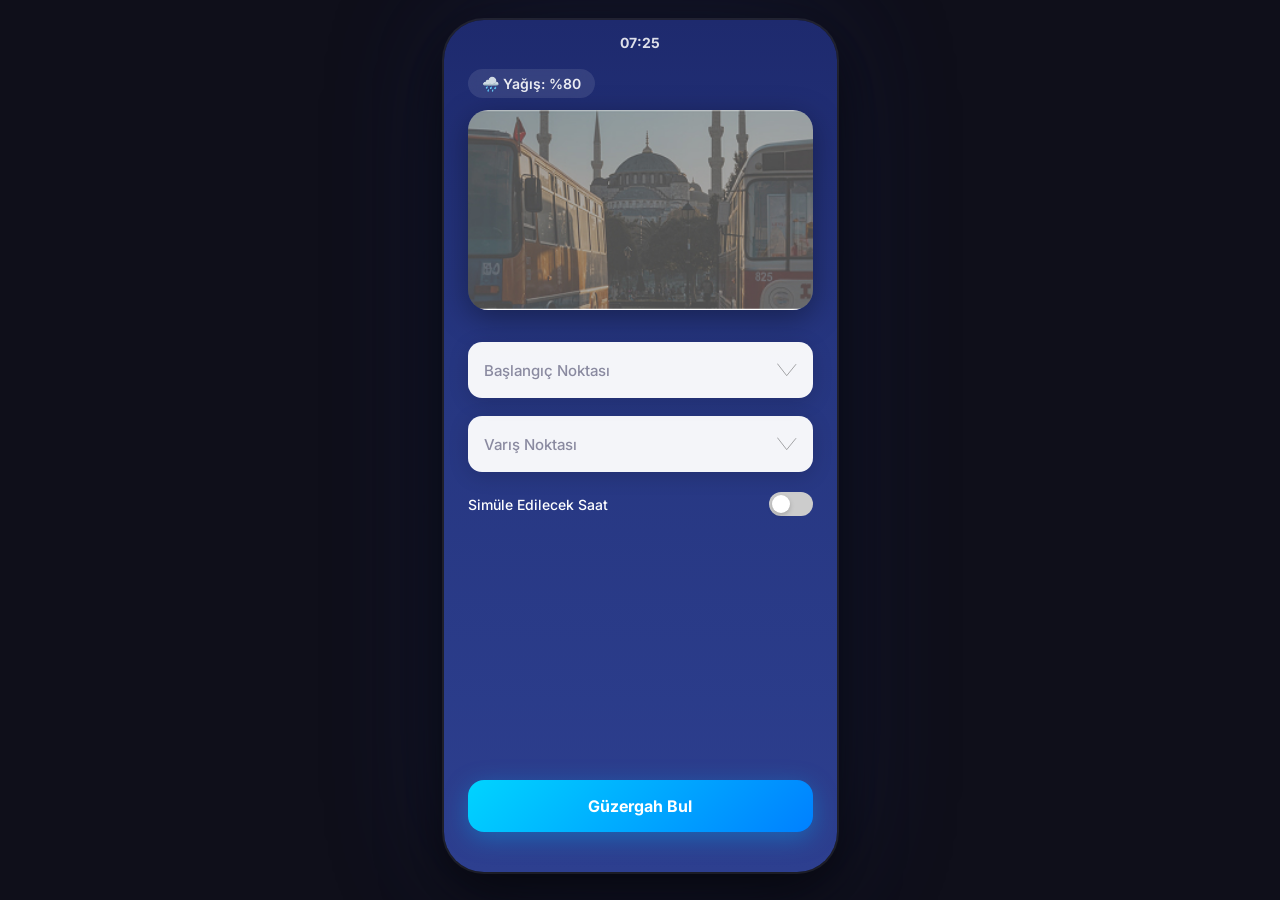
==== transit-core-service-main/frontend/index.html @ 5ef3fa97 "feat: Backend stabilization, AI integration & performance optimizations" ====
<!DOCTYPE html>
<html lang="tr">
<head>
    <meta charset="UTF-8">
    <meta name="viewport" content="width=device-width, initial-scale=1.0">
    <title>Transit Core Service</title>
    <meta name="description" content="Akıllı toplu taşıma güzergah planlayıcı">
    <link rel="stylesheet" href="style.css">
    <link href="https://fonts.googleapis.com/css2?family=Inter:wght@400;500;600;700&display=swap" rel="stylesheet">
    <style>
        .switch input { opacity: 0; width: 0; height: 0; }
        .slider { position: absolute; cursor: pointer; top: 0; left: 0; right: 0; bottom: 0; background-color: rgba(255,255,255,0.2); transition: .4s; border-radius: 24px; }
        .slider:before { position: absolute; content: ""; height: 18px; width: 18px; left: 3px; bottom: 3px; background-color: white; transition: .4s; border-radius: 50%; box-shadow: 0 2px 5px rgba(0,0,0,0.2); }
        input:checked + .slider { background-color: #4A90D9; }
        input:checked + .slider:before { transform: translateX(20px); }
        input[type=range] { -webkit-appearance: none; background: rgba(255,255,255,0.2); height: 4px; border-radius: 2px; outline: none; }
        input[type=range]::-webkit-slider-thumb { -webkit-appearance: none; appearance: none; width: 16px; height: 16px; border-radius: 50%; background: #4A90D9; cursor: pointer; border: 2px solid #fff; }
    </style>
</head>
<body>
    <main class="app-container" id="appContainer">

        <div class="status-bar">
            <span id="statusTime">09:41</span>
        </div>

        <section class="hero-section">
            <div class="weather-group">
                <span class="weather-text">🌧️ Yağış: %80</span>
            </div>
            <img src="assets/hero-bg.jpg" alt="Şehir Görseli" class="hero-image">
        </section>

        <section class="inputs-section">
            <!-- Hat Kilidi Banner -->
            <div class="hat-lock-banner" id="hatLockBanner" style="display:none;"></div>

            <div class="input-wrapper" id="start-container" style="z-index: 2;">
                <div class="input-box">
                    <input type="text" id="start-input" class="search-input" placeholder="Başlangıç Noktası" autocomplete="off">
                    <img src="assets/icon-arrow.svg" alt="Ok" class="icon-arrow">
                </div>
                <ul class="dropdown-list" id="start-dropdown"></ul>
            </div>
            <div class="input-wrapper" id="end-container" style="z-index: 1;">
                <div class="input-box">
                    <input type="text" id="end-input" class="search-input" placeholder="Varış Noktası" autocomplete="off">
                    <img src="assets/icon-arrow.svg" alt="Ok" class="icon-arrow">
                </div>
                <ul class="dropdown-list" id="end-dropdown"></ul>
            </div>
        </section>

        <!-- SİMÜLASYON ZAMANI SEÇİCİSİ -->
        <section class="simulation-section" style="padding: 10px 24px;">
            <div style="display: flex; justify-content: space-between; align-items: center; margin-bottom: 8px;">
                <span style="font-size: 14px; color: #fff; font-weight: 500;">Simüle Edilecek Saat</span>
                <label class="switch" style="position: relative; display: inline-block; width: 44px; height: 24px;">
                    <input type="checkbox" id="simToggle" style="opacity: 0; width: 0; height: 0;">
                    <span class="slider round" style="position: absolute; cursor: pointer; top: 0; left: 0; right: 0; bottom: 0; background-color: #ccc; transition: .4s; border-radius: 24px;"></span>
                </label>
            </div>
            
            <div id="simSliderContainer" style="display: none; background: rgba(255,255,255,0.1); padding: 15px; border-radius: 12px; backdrop-filter: blur(5px);">
                <div style="text-align: center; color: #4A90D9; font-size: 24px; font-weight: 700; margin-bottom: 10px;" id="simTimeDisplay">12:00</div>
                <input type="range" id="simTimeSlider" min="360" max="1439" value="720" style="width: 100%;" step="15">
                <div style="display: flex; justify-content: space-between; color: rgba(255,255,255,0.6); font-size: 12px; margin-top: 5px;">
                    <span>06:00</span>
                    <span>23:59</span>
                </div>
            </div>
        </section>

        <button class="btn-next" id="btnNext">Güzergah Bul</button>

    </main>

    <script src="data.js"></script>
    <script src="script.js"></script>
</body>
</html>
---- transit-core-service-main/frontend/style.css ----
/* =========================================
   TRANSIT CORE SERVICE v3 – STYLE.CSS
   Hat Kilitleme + Sıradaki Otobüsler + AI Loading
========================================= */

/* --- RESET & GENEL --- */
* { box-sizing: border-box; margin: 0; padding: 0; }

body {
    background-color: #0f0f1a;
    display: flex;
    justify-content: center;
    align-items: flex-start;
    min-height: 100vh;
    overflow-x: hidden;
    font-family: 'Inter', sans-serif;
    -webkit-font-smoothing: antialiased;
}

/* --- TELEFON CONTAINER --- */
.app-container {
    width: 393px !important;
    height: 852px !important;
    min-width: 393px;
    min-height: 852px;
    background: linear-gradient(180deg, #1e2a6e 0%, #263680 40%, #2d3f8f 100%);
    position: relative;
    overflow: hidden;
    border-radius: 40px;
    box-shadow: 0 0 0 2px rgba(255,255,255,0.08), 0 20px 60px rgba(0,0,0,0.7), 0 0 120px rgba(38,54,128,0.3);
    display: flex;
    flex-direction: column;
    margin: 20px auto;
    flex-shrink: 0;
}

/* =========================================
   STATUS BAR – Saat + Geri Butonu
========================================= */
.status-bar {
    display: flex;
    justify-content: center;
    align-items: center;
    padding: 14px 28px 8px;
    color: rgba(255,255,255,0.85);
    font-size: 14px;
    font-weight: 700;
    z-index: 50;
    flex-shrink: 0;
    gap: 12px;
}

.back-button-map {
    width: 32px; height: 32px;
    border-radius: 50%;
    border: none;
    background: rgba(255,255,255,0.12);
    color: white;
    font-size: 16px;
    cursor: pointer;
    display: flex;
    align-items: center;
    justify-content: center;
    transition: background 0.2s, transform 0.15s;
    flex-shrink: 0;
    backdrop-filter: blur(8px);
}

.back-button-map:hover { background: rgba(255,255,255,0.22); }
.back-button-map:active { transform: scale(0.92); }

.status-spacer { flex-grow: 1; }

/* =========================================
   SAYFA 1: ANA SAYFA
========================================= */
.hero-section {
    position: relative;
    padding: 10px 24px 0;
    flex-shrink: 0;
}

.weather-group {
    display: flex;
    align-items: center;
    margin-bottom: 12px;
}

.weather-text {
    font-size: 14px;
    font-weight: 600;
    color: rgba(255,255,255,0.9);
    background: rgba(255,255,255,0.1);
    backdrop-filter: blur(10px);
    padding: 6px 14px;
    border-radius: 20px;
}

.hero-image {
    width: 100%;
    height: 200px;
    object-fit: cover;
    border-radius: 20px;
    box-shadow: 0 8px 30px rgba(0,0,0,0.35);
}

/* =========================================
   HAT KİLİDİ BANNER
========================================= */
.hat-lock-banner {
    display: none;
    align-items: center;
    gap: 10px;
    margin: 0 24px;
    padding: 10px 14px;
    background: rgba(0,212,255,0.1);
    border-left: 4px solid #00D4FF;
    border-radius: 12px;
    color: white;
    font-size: 13px;
    backdrop-filter: blur(10px);
    animation: fadeSlideDown 0.3s ease;
}

@keyframes fadeSlideDown {
    from { opacity: 0; transform: translateY(-10px); }
    to { opacity: 1; transform: translateY(0); }
}

.lock-icon {
    font-size: 16px;
    flex-shrink: 0;
}

.lock-text {
    flex-grow: 1;
    font-weight: 500;
}

.lock-clear {
    width: 24px; height: 24px;
    border-radius: 50%;
    border: none;
    background: rgba(255,255,255,0.15);
    color: white;
    font-size: 12px;
    cursor: pointer;
    display: flex;
    align-items: center;
    justify-content: center;
    transition: background 0.2s;
    flex-shrink: 0;
}

.lock-clear:hover { background: rgba(255,59,48,0.3); }

/* --- INPUT ALANLARI --- */
.inputs-section {
    padding: 28px 24px 10px;
    display: flex;
    flex-direction: column;
    gap: 18px;
}

.input-wrapper { position: relative; }

.input-box {
    background: rgba(255,255,255,0.95);
    border-radius: 14px;
    display: flex;
    align-items: center;
    padding: 0 16px;
    height: 56px;
    box-shadow: 0 4px 20px rgba(0,0,0,0.15);
    transition: box-shadow 0.3s, transform 0.2s;
}

.input-box:focus-within {
    box-shadow: 0 4px 25px rgba(0,212,255,0.3);
    transform: translateY(-2px);
}

/* Shake animasyonu (durak seçilmeden devam etmeye çalışma) */
.input-box.shake {
    animation: shakeInput 0.5s ease;
}

@keyframes shakeInput {
    0%, 100% { transform: translateX(0); }
    20% { transform: translateX(-8px); }
    40% { transform: translateX(8px); }
    60% { transform: translateX(-4px); }
    80% { transform: translateX(4px); }
}

.search-input {
    border: none;
    outline: none;
    background: transparent;
    font-family: 'Inter', sans-serif;
    font-size: 15px;
    font-weight: 500;
    color: #1a1a2e;
    flex-grow: 1;
    height: 100%;
}

.search-input::placeholder { color: #8a8aa0; font-weight: 500; }

.icon-arrow {
    width: 20px;
    height: 14px;
    opacity: 0.4;
    transition: transform 0.3s, opacity 0.3s;
    cursor: pointer;
    flex-shrink: 0;
}

.input-box:focus-within .icon-arrow {
    transform: rotate(180deg);
    opacity: 0.7;
}

.dropdown-list {
    list-style: none;
    position: absolute;
    top: 62px;
    left: 0; right: 0;
    background: rgba(255,255,255,0.97);
    backdrop-filter: blur(20px);
    border-radius: 14px;
    max-height: 200px;
    overflow-y: auto;
    display: none;
    box-shadow: 0 10px 40px rgba(0,0,0,0.2);
    z-index: 999;
    padding: 6px;
}

.dropdown-list li {
    padding: 12px 16px;
    font-size: 14px;
    color: #1a1a2e;
    cursor: pointer;
    border-radius: 10px;
    transition: background 0.2s;
}

.dropdown-list li:hover { background: rgba(0,212,255,0.1); }

.dropdown-list::-webkit-scrollbar { width: 4px; }
.dropdown-list::-webkit-scrollbar-thumb { background: rgba(0,0,0,0.15); border-radius: 4px; }

/* --- BUTON --- */
.btn-next {
    margin: auto 24px 40px;
    padding: 16px;
    border: none;
    border-radius: 16px;
    background: linear-gradient(135deg, #00D4FF, #0080FF);
    color: white;
    font-family: 'Inter', sans-serif;
    font-size: 16px;
    font-weight: 700;
    cursor: pointer;
    box-shadow: 0 6px 25px rgba(0,180,255,0.35);
    transition: transform 0.2s, box-shadow 0.3s;
    flex-shrink: 0;
}

.btn-next:hover { transform: translateY(-2px); box-shadow: 0 8px 35px rgba(0,180,255,0.5); }
.btn-next:active { transform: translateY(0) scale(0.98); }

/* =========================================
   SAYFA GEÇİŞ ANİMASYONU
========================================= */
.page-transition-out { animation: fadeSlideOut 0.4s ease-in forwards; }
@keyframes fadeSlideOut {
    0% { opacity: 1; transform: translateX(0); }
    100% { opacity: 0; transform: translateX(-60px); }
}

.page-transition-in { animation: fadeSlideIn 0.5s ease-out forwards; }
@keyframes fadeSlideIn {
    0% { opacity: 0; transform: translateX(60px); }
    100% { opacity: 1; transform: translateX(0); }
}

body.transitioning { pointer-events: none; }

/* =========================================
   SKELETON LOADING
========================================= */
.skeleton-overlay {
    position: absolute;
    inset: 0;
    background: linear-gradient(180deg, #1e2a6e, #263680);
    z-index: 200;
    display: flex;
    flex-direction: column;
    align-items: center;
    justify-content: center;
    gap: 20px;
    transition: opacity 0.5s;
    border-radius: 40px;
}

.skeleton-overlay.hidden { opacity: 0; pointer-events: none; }

.skeleton-text {
    color: rgba(255,255,255,0.7);
    font-size: 16px;
    font-weight: 600;
}

.skeleton-spinner {
    width: 48px; height: 48px;
    border: 4px solid rgba(255,255,255,0.15);
    border-top-color: #00D4FF;
    border-radius: 50%;
    animation: spin 0.8s linear infinite;
}

@keyframes spin { to { transform: rotate(360deg); } }

.skeleton-bar {
    width: 200px; height: 6px;
    background: rgba(255,255,255,0.1);
    border-radius: 3px;
    overflow: hidden;
    position: relative;
}

.skeleton-bar::after {
    content: '';
    position: absolute;
    top: 0; left: -100%;
    width: 100%; height: 100%;
    background: linear-gradient(90deg, transparent, rgba(0,212,255,0.5), transparent);
    animation: shimmer 1.5s infinite;
}

@keyframes shimmer { 100% { left: 100%; } }

/* =========================================
   AI LOADING OVERLAY – Bekleme Ekranı
========================================= */
.ai-loading-overlay {
    position: absolute;
    inset: 0;
    background: linear-gradient(180deg, rgba(15,15,32,0.95), rgba(30,42,110,0.98));
    z-index: 300;
    display: none;
    flex-direction: column;
    align-items: center;
    justify-content: center;
    gap: 24px;
    border-radius: 40px;
    backdrop-filter: blur(20px);
}

.ai-loading-overlay.visible {
    display: flex;
    animation: aiOverlayIn 0.4s ease-out;
}

.ai-loading-overlay.fade-out {
    animation: aiOverlayOut 0.5s ease-in forwards;
}

@keyframes aiOverlayIn {
    from { opacity: 0; }
    to { opacity: 1; }
}

@keyframes aiOverlayOut {
    from { opacity: 1; }
    to { opacity: 0; }
}

.ai-loading-content {
    display: flex;
    flex-direction: column;
    align-items: center;
    gap: 20px;
}

/* AI Orb (Işık küre) */
.ai-orb {
    width: 96px; height: 96px;
    position: relative;
    display: flex;
    align-items: center;
    justify-content: center;
}

.ai-orb-ring {
    position: absolute;
    inset: 0;
    border-radius: 50%;
    border: 3px solid transparent;
    border-top-color: #00D4FF;
    border-right-color: #0080FF;
    animation: orbSpin 1.5s linear infinite;
}

.ai-orb-ring::before {
    content: '';
    position: absolute;
    inset: -8px;
    border-radius: 50%;
    border: 2px solid transparent;
    border-bottom-color: rgba(0,212,255,0.3);
    border-left-color: rgba(0,128,255,0.2);
    animation: orbSpin 2.5s linear infinite reverse;
}

@keyframes orbSpin { to { transform: rotate(360deg); } }

.ai-orb-core {
    font-size: 36px;
    animation: orbPulse 2s ease-in-out infinite;
    filter: drop-shadow(0 0 20px rgba(0,212,255,0.5));
}

@keyframes orbPulse {
    0%, 100% { transform: scale(1); opacity: 1; }
    50% { transform: scale(1.1); opacity: 0.8; }
}

.ai-loading-title {
    color: white;
    font-size: 18px;
    font-weight: 700;
    text-align: center;
}

.ai-loading-text {
    color: rgba(255,255,255,0.6);
    font-size: 14px;
    font-weight: 500;
    text-align: center;
    min-height: 20px;
    transition: opacity 0.3s;
}

.ai-loading-bar {
    width: 200px; height: 4px;
    background: rgba(255,255,255,0.1);
    border-radius: 2px;
    overflow: hidden;
}

.ai-loading-bar-fill {
    width: 100%; height: 100%;
    background: linear-gradient(90deg, #00D4FF, #0080FF, #00D4FF);
    background-size: 200% 100%;
    animation: barSlide 2s linear infinite;
    border-radius: 2px;
}

@keyframes barSlide {
    0% { background-position: 200% 0; }
    100% { background-position: -200% 0; }
}

.ai-loading-dots {
    display: flex;
    gap: 8px;
}

.ai-loading-dots span {
    width: 8px; height: 8px;
    border-radius: 50%;
    background: rgba(0,212,255,0.6);
    animation: dotBounce 1.4s ease-in-out infinite;
}

.ai-loading-dots span:nth-child(2) { animation-delay: 0.2s; }
.ai-loading-dots span:nth-child(3) { animation-delay: 0.4s; }

@keyframes dotBounce {
    0%, 80%, 100% { transform: scale(0.6); opacity: 0.4; }
    40% { transform: scale(1); opacity: 1; }
}

/* =========================================
   FALLBACK BANNER
========================================= */
.fallback-banner {
    display: none;
    align-items: center;
    justify-content: center;
    padding: 8px 16px;
    background: rgba(255,149,0,0.15);
    color: #FFB340;
    font-size: 11px;
    font-weight: 600;
    gap: 6px;
    animation: fadeSlideDown 0.3s ease;
}

/* =========================================
   SAYFA 2: ÜST BİLGİ
========================================= */
.arrival-header {
    text-align: center;
    padding: 6px 0 16px;
    color: white;
    flex-shrink: 0;
}

.arrival-header .hat-badge {
    display: inline-block;
    padding: 3px 12px;
    border-radius: 12px;
    font-size: 12px;
    font-weight: 700;
    color: white;
    margin-bottom: 4px;
    letter-spacing: 0.5px;
}

.arrival-header .subtitle {
    font-size: 14px;
    margin: 0 0 2px;
    opacity: 0.75;
    letter-spacing: 0.5px;
    padding: 0 20px;
    line-height: 1.4;
}

.arrival-header .time {
    font-size: 52px;
    font-weight: 700;
    margin: 0;
    line-height: 1;
    background: linear-gradient(180deg, #fff, rgba(255,255,255,0.8));
    -webkit-background-clip: text;
    -webkit-text-fill-color: transparent;
    background-clip: text;
}

.arrival-header .min {
    font-size: 22px;
    -webkit-text-fill-color: rgba(255,255,255,0.7);
}

/* =========================================
   SAYFA 2: HARİTA & ROTA PANELİ
========================================= */
.map-section {
    background-color: #f0f2f5;
    border-radius: 30px 30px 0 0;
    flex-grow: 1;
    position: relative;
    overflow: hidden;
    display: flex;
    flex-direction: column;
}

/* --- ROTA GÖRSEL PANELİ --- */
.route-panel {
    flex-grow: 1;
    overflow-y: auto;
    padding: 24px 0 140px 0;
    display: flex;
    justify-content: center;
}

.route-panel::-webkit-scrollbar { width: 0; }

.route-timeline {
    display: flex;
    flex-direction: column;
    align-items: flex-start;
    padding: 0 50px 0 80px;
    position: relative;
    width: 100%;
}

/* Durak düğümü */
.stop-node {
    display: flex;
    align-items: center;
    gap: 14px;
    position: relative;
    z-index: 2;
    padding: 2px 0;
}

/* Durak yuvarlağı */
.stop-marker {
    width: 14px;
    height: 14px;
    border-radius: 50%;
    border: 3px solid #ccc;
    background: white;
    flex-shrink: 0;
    transition: all 0.3s;
    position: relative;
}

.stop-marker.passed {
    background: var(--hat-renk, #4A90D9);
    border-color: var(--hat-renk, #4A90D9);
}

.stop-marker.remaining {
    border-color: #ccc;
    background: white;
}

/* Kullanıcı konumu */
.stop-marker.user-loc {
    width: 20px;
    height: 20px;
    border: none;
    animation: userPulse 2s ease-in-out infinite;
}

.stop-marker.user-loc.crowd-red { background: #FF3B30; box-shadow: 0 0 12px rgba(255,59,48,0.5); }
.stop-marker.user-loc.crowd-yellow { background: #FF9500; box-shadow: 0 0 12px rgba(255,149,0,0.5); }
.stop-marker.user-loc.crowd-green { background: #34C759; box-shadow: 0 0 12px rgba(52,199,89,0.5); }

@keyframes userPulse {
    0%, 100% { transform: scale(1); }
    50% { transform: scale(1.2); }
}

/* Otobüs konumu */
.stop-marker.bus-loc {
    width: 30px;
    height: 30px;
    background: #444;
    border: 3px solid #fff;
    box-shadow: 0 2px 10px rgba(0,0,0,0.25);
    display: flex;
    align-items: center;
    justify-content: center;
    font-size: 14px;
    animation: busFloat 2.5s ease-in-out infinite;
}

@keyframes busFloat {
    0%, 100% { transform: translateY(0); }
    50% { transform: translateY(-3px); }
}

/* Durak etiketi */
.stop-label {
    font-size: 12px;
    font-weight: 500;
    color: #555;
    white-space: nowrap;
    overflow: hidden;
    text-overflow: ellipsis;
    max-width: 200px;
}

.stop-label.highlight {
    font-weight: 700;
    color: #1a1a2e;
    font-size: 13px;
}

/* Çizgi segmentleri */
.route-segment {
    width: 4px;
    height: 24px;
    margin-left: 5px;
    background: #ddd;
    flex-shrink: 0;
    border-radius: 2px;
}

.route-segment.passed {
    background: var(--hat-renk, #4A90D9);
}

.route-segment.remaining {
    background: #ddd;
}

/* ─── Dark Overlay ─── */
.map-overlay {
    position: absolute;
    inset: 0;
    background: rgba(0,0,0,0);
    transition: background 0.4s;
    z-index: 5;
    pointer-events: none;
    border-radius: 30px 30px 0 0;
}

.map-overlay.active { background: rgba(0,0,0,0.35); pointer-events: auto; }

/* =========================================
   FAB BUTON – Güzergah Detay
========================================= */
.fab-route-detail {
    position: absolute;
    bottom: 135px;
    right: 20px;
    width: 52px;
    height: 52px;
    border-radius: 50%;
    background: linear-gradient(135deg, #00D4FF, #0080FF);
    border: none;
    color: white;
    font-size: 22px;
    cursor: pointer;
    z-index: 10;
    display: flex;
    align-items: center;
    justify-content: center;
    box-shadow: 0 4px 20px rgba(0,128,255,0.4);
    transition: transform 0.2s, box-shadow 0.3s;
}

.fab-route-detail:hover {
    transform: scale(1.1);
    box-shadow: 0 6px 30px rgba(0,128,255,0.5);
}

.fab-route-detail:active { transform: scale(0.95); }

.fab-route-detail svg {
    width: 24px;
    height: 24px;
    fill: white;
}

/* =========================================
   BOTTOM SHEET – Sıradaki Otobüsler
========================================= */
.bottom-sheet {
    position: absolute;
    bottom: 0;
    left: 0;
    width: 100%;
    height: 540px;
    background: linear-gradient(180deg, #3a4158, #2d3348);
    border-radius: 24px 24px 0 0;
    padding: 0 20px 20px;
    transition: transform 0.45s cubic-bezier(0.22, 0.68, 0.0, 1.0);
    z-index: 100;
    display: flex;
    flex-direction: column;
    color: white;
    will-change: transform;
    box-shadow: 0 -10px 40px rgba(0,0,0,0.3);
}

.bottom-sheet.collapsed {
    transform: translateY(420px);
}

.bottom-sheet:not(.collapsed) {
    transform: translateY(0);
}

/* Drag Handle alanı */
.drag-area {
    padding: 16px 0 10px;
    cursor: grab;
    touch-action: none;
    user-select: none;
    flex-shrink: 0;
}

.drag-area:active { cursor: grabbing; }

.drawer-handle {
    width: 44px;
    height: 5px;
    background: rgba(255,255,255,0.35);
    border-radius: 3px;
    margin: 0 auto 12px;
    transition: background 0.3s;
    pointer-events: none;
}

.drawer-title-row {
    display: flex;
    align-items: center;
    gap: 12px;
    pointer-events: none;
}

.drawer-title {
    font-size: 16px;
    font-weight: 700;
    margin: 0;
    letter-spacing: 0.3px;
}

.drawer-title-line {
    flex-grow: 1;
    height: 2px;
    background: linear-gradient(90deg, rgba(255,255,255,0.4), transparent);
    border-radius: 1px;
}

/* =========================================
   SIRADAKİ OTOBÜS KARTLARI
========================================= */
.bus-list {
    list-style: none;
    padding: 0;
    margin: 0;
    overflow-y: auto;
    display: flex;
    flex-direction: column;
    gap: 10px;
    padding-bottom: 30px;
    flex-grow: 1;
    margin-top: 14px;
}

.bus-list::-webkit-scrollbar { width: 3px; }
.bus-list::-webkit-scrollbar-thumb { background: rgba(255,255,255,0.15); border-radius: 3px; }

.bus-card {
    background: rgba(255,255,255,0.92);
    border-radius: 14px;
    padding: 12px 14px;
    display: flex;
    align-items: center;
    color: #1a1a2e;
    cursor: pointer;
    transition: transform 0.2s, box-shadow 0.2s;
    border: 2px solid transparent;
    flex-shrink: 0;
    gap: 12px;
}

.bus-card:hover { transform: translateY(-1px); box-shadow: 0 4px 15px rgba(0,0,0,0.15); }

/* Hat rengi bandı */
.hat-color-band {
    width: 6px;
    height: 100%;
    min-height: 40px;
    border-radius: 3px;
    flex-shrink: 0;
}

.bus-card.active {
    background: rgba(200,235,240,0.95);
    border-color: var(--hat-renk, #00D4FF);
    box-shadow: 0 0 20px rgba(0,212,255,0.2);
    animation: cardGlow 2s ease-in-out infinite;
}

@keyframes cardGlow {
    0%, 100% { box-shadow: 0 0 15px rgba(0,212,255,0.15); }
    50% { box-shadow: 0 0 25px rgba(0,212,255,0.35); }
}

.bus-card.selecting { animation: selectFlash 0.4s ease; }
@keyframes selectFlash {
    0% { transform: scale(1); }
    30% { transform: scale(0.97); }
    60% { transform: scale(1.02); }
    100% { transform: scale(1); }
}

/* Sıradaki otobüs sıra numarası */
.next-bus-order {
    font-size: 11px;
    font-weight: 700;
    padding: 4px 10px;
    border-radius: 8px;
    flex-shrink: 0;
    white-space: nowrap;
}

.bus-icon-box {
    width: 40px;
    height: 28px;
    border-radius: 6px;
    flex-shrink: 0;
    display: flex;
    align-items: center;
    justify-content: center;
    font-size: 16px;
}

.bus-details {
    flex-grow: 1;
    display: flex;
    flex-direction: column;
    gap: 2px;
}

.bus-hat-id {
    font-size: 11px;
    font-weight: 700;
    opacity: 0.6;
}

.bus-route {
    font-weight: 700;
    font-size: 13px;
    color: #1a1a2e;
}

.bus-crowd { font-size: 11px; font-weight: 600; }
.bus-crowd.red { color: #FF3B30; }
.bus-crowd.yellow { color: #FF9500; }
.bus-crowd.green { color: #34C759; }

.bus-status {
    display: flex;
    flex-direction: column;
    align-items: flex-end;
    gap: 3px;
    flex-shrink: 0;
}

.next-bus-eta {
    font-size: 20px;
    font-weight: 800;
    color: #1a1a2e;
    line-height: 1;
}

.next-bus-eta small {
    font-size: 12px;
    font-weight: 600;
    opacity: 0.6;
}

.next-bus-confidence {
    font-size: 10px;
    color: #888;
    font-weight: 500;
}

.status-label { font-size: 11px; color: #0066cc; font-weight: 700; }
.status-time { font-size: 15px; font-weight: 700; color: #1a1a2e; }
.bus-stops-count { font-size: 10px; color: #888; font-weight: 500; }

/* ── Sıradaki otobüs footer (hava/trafik) ── */
.next-bus-footer {
    display: flex;
    justify-content: space-between;
    padding: 10px 14px;
    background: rgba(255,255,255,0.06);
    border-radius: 10px;
    font-size: 11px;
    color: rgba(255,255,255,0.6);
    font-weight: 500;
}

/* ── Boş durum kartı ── */
.next-bus-empty {
    display: flex;
    flex-direction: column;
    align-items: center;
    gap: 8px;
    padding: 40px 20px;
    text-align: center;
}

.empty-icon { font-size: 32px; opacity: 0.5; }
.empty-text { color: rgba(255,255,255,0.7); font-size: 14px; font-weight: 600; }
.empty-sub { color: rgba(255,255,255,0.4); font-size: 12px; }

/* =========================================
   SAYFA 4: GÜZERGAH DETAY
========================================= */
.detail-header {
    display: flex;
    align-items: center;
    gap: 14px;
    padding: 8px 20px 14px;
    color: white;
    flex-shrink: 0;
}

.btn-back {
    width: 36px; height: 36px;
    border-radius: 50%;
    border: none;
    background: rgba(255,255,255,0.15);
    color: white;
    font-size: 18px;
    cursor: pointer;
    display: flex;
    align-items: center;
    justify-content: center;
    transition: background 0.2s;
    flex-shrink: 0;
}

.btn-back:hover { background: rgba(255,255,255,0.25); }

.detail-hat-info {
    display: flex;
    flex-direction: column;
    gap: 2px;
}

.detail-hat-name {
    font-size: 16px;
    font-weight: 700;
}

.detail-hat-meta {
    font-size: 12px;
    opacity: 0.7;
}

/* --- Pull to Refresh area (Özellik F) --- */
.pull-refresh-area {
    text-align: center;
    padding: 12px;
    color: rgba(255,255,255,0.4);
    font-size: 12px;
    font-weight: 500;
    flex-shrink: 0;
}

/* --- Durak Arama (Özellik B) --- */
.search-stops-box {
    margin: 0 20px 12px;
    flex-shrink: 0;
}

.search-stops-input {
    width: 100%;
    padding: 10px 16px;
    border: none;
    border-radius: 12px;
    background: rgba(255,255,255,0.12);
    color: white;
    font-family: 'Inter', sans-serif;
    font-size: 14px;
    font-weight: 500;
    outline: none;
    transition: background 0.3s;
}

.search-stops-input::placeholder { color: rgba(255,255,255,0.4); }
.search-stops-input:focus { background: rgba(255,255,255,0.18); }

/* --- Detay Timeline --- */
.detail-timeline-container {
    flex-grow: 1;
    overflow-y: auto;
    padding: 0 20px 40px;
    border-radius: 24px 24px 0 0;
    background: #f0f2f5;
}

.detail-timeline-container::-webkit-scrollbar { width: 0; }

.detail-timeline {
    padding: 24px 10px 40px 10px;
}

.detail-stop-row {
    display: flex;
    align-items: flex-start;
    gap: 16px;
    position: relative;
}

.detail-stop-visual {
    display: flex;
    flex-direction: column;
    align-items: center;
    width: 32px;
    flex-shrink: 0;
}

.detail-stop-dot {
    width: 16px; height: 16px;
    border-radius: 50%;
    border: 3px solid #ccc;
    background: white;
    z-index: 2;
    flex-shrink: 0;
}

.detail-stop-dot.passed {
    background: var(--hat-renk);
    border-color: var(--hat-renk);
}

.detail-stop-dot.bus {
    width: 28px; height: 28px;
    background: #444;
    border: 3px solid #fff;
    box-shadow: 0 2px 8px rgba(0,0,0,0.3);
    display: flex;
    align-items: center;
    justify-content: center;
    font-size: 12px;
    animation: busFloat 2.5s ease-in-out infinite;
    margin-left: -6px;
}

.detail-stop-dot.user {
    width: 22px; height: 22px;
    border: none;
    animation: userPulse 2s ease-in-out infinite;
    margin-left: -3px;
}

.detail-stop-dot.user.crowd-red { background: #FF3B30; box-shadow: 0 0 10px rgba(255,59,48,0.4); }
.detail-stop-dot.user.crowd-yellow { background: #FF9500; box-shadow: 0 0 10px rgba(255,149,0,0.4); }
.detail-stop-dot.user.crowd-green { background: #34C759; box-shadow: 0 0 10px rgba(52,199,89,0.4); }

.detail-stop-line {
    width: 4px;
    height: 28px;
    background: #ddd;
    border-radius: 2px;
    flex-shrink: 0;
}

.detail-stop-line.passed { background: var(--hat-renk); }

.detail-stop-info {
    padding: 4px 0 16px;
    display: flex;
    flex-direction: column;
    gap: 2px;
    min-width: 0;
}

.detail-stop-name {
    font-size: 14px;
    font-weight: 500;
    color: #555;
}

.detail-stop-name.highlight {
    font-weight: 700;
    color: #1a1a2e;
    font-size: 15px;
}

.detail-stop-tag {
    font-size: 11px;
    font-weight: 600;
    padding: 2px 8px;
    border-radius: 6px;
    display: inline-block;
    width: fit-content;
}

.detail-stop-tag.bus-tag { background: #444; color: white; }
.detail-stop-tag.user-tag { color: white; }
.detail-stop-tag.user-tag.red { background: #FF3B30; }
.detail-stop-tag.user-tag.yellow { background: #FF9500; }
.detail-stop-tag.user-tag.green { background: #34C759; }

.detail-stop-row.hidden-by-search { display: none; }
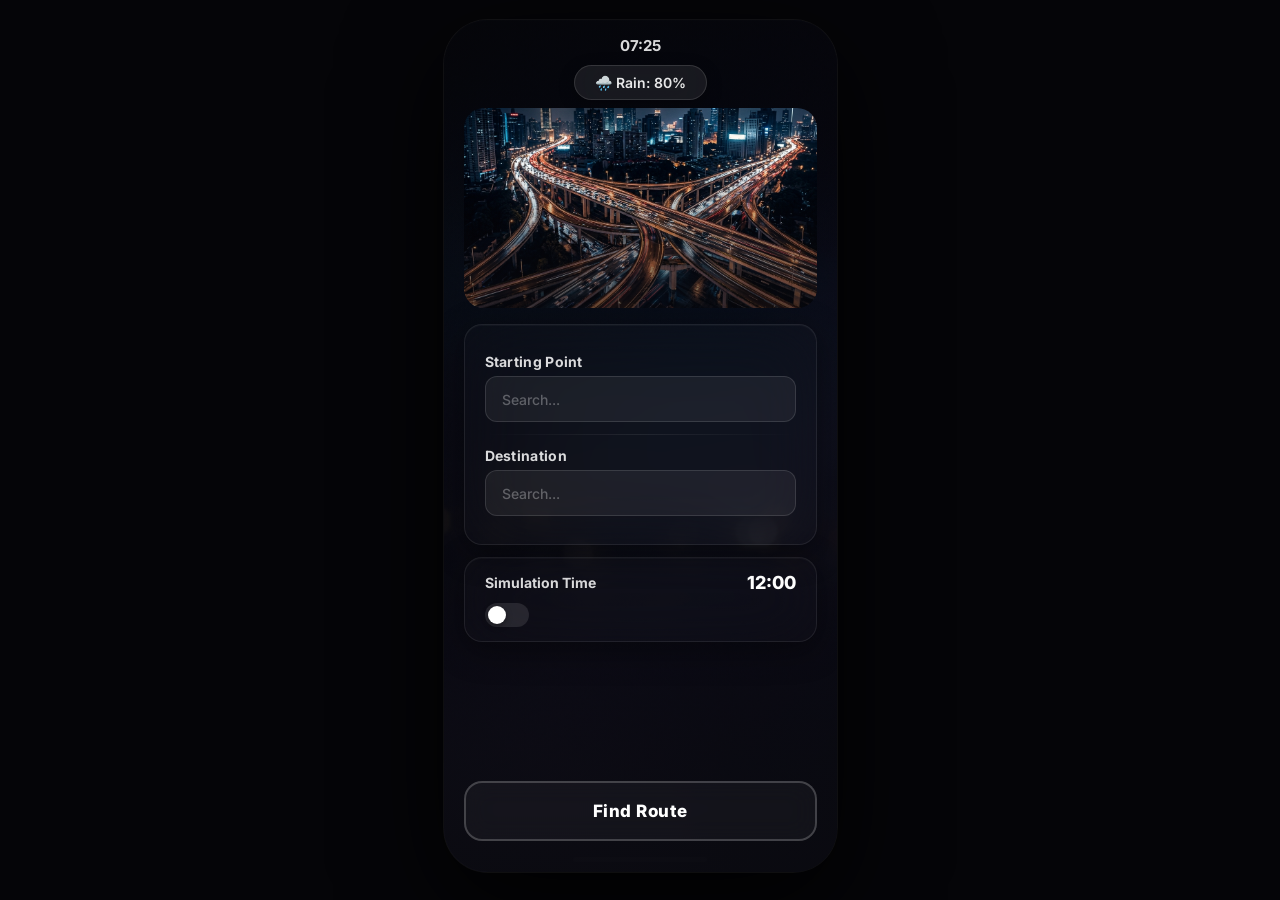
==== commit 3c132cba: "Frontend klasörü ve arayüz dosyaları eklendi" ====
--- a/transit-core-service-main/frontend/index.html
+++ b/transit-core-service-main/frontend/index.html
@@ -1,77 +1,94 @@
 <!DOCTYPE html>
-<html lang="tr">
+<html lang="en">
 <head>
     <meta charset="UTF-8">
-    <meta name="viewport" content="width=device-width, initial-scale=1.0">
+    <meta name="viewport" content="width=device-width, initial-scale=1.0, maximum-scale=1.0, user-scalable=no">
     <title>Transit Core Service</title>
-    <meta name="description" content="Akıllı toplu taşıma güzergah planlayıcı">
+    <meta name="description" content="Smart public transit route planner with AI predictions">
     <link rel="stylesheet" href="style.css">
-    <link href="https://fonts.googleapis.com/css2?family=Inter:wght@400;500;600;700&display=swap" rel="stylesheet">
-    <style>
-        .switch input { opacity: 0; width: 0; height: 0; }
-        .slider { position: absolute; cursor: pointer; top: 0; left: 0; right: 0; bottom: 0; background-color: rgba(255,255,255,0.2); transition: .4s; border-radius: 24px; }
-        .slider:before { position: absolute; content: ""; height: 18px; width: 18px; left: 3px; bottom: 3px; background-color: white; transition: .4s; border-radius: 50%; box-shadow: 0 2px 5px rgba(0,0,0,0.2); }
-        input:checked + .slider { background-color: #4A90D9; }
-        input:checked + .slider:before { transform: translateX(20px); }
-        input[type=range] { -webkit-appearance: none; background: rgba(255,255,255,0.2); height: 4px; border-radius: 2px; outline: none; }
-        input[type=range]::-webkit-slider-thumb { -webkit-appearance: none; appearance: none; width: 16px; height: 16px; border-radius: 50%; background: #4A90D9; cursor: pointer; border: 2px solid #fff; }
-    </style>
+    <link href="https://fonts.googleapis.com/css2?family=Inter:wght@400;500;600;700;800;900&display=swap" rel="stylesheet">
 </head>
 <body>
     <main class="app-container" id="appContainer">
 
-        <div class="status-bar">
-            <span id="statusTime">09:41</span>
+        <!-- Home Background -->
+        <div class="home-bg">
+            <img src="assets/home-bg.png" alt="" class="home-bg-img">
+            <div class="home-bg-overlay"></div>
         </div>
 
+        <!-- Status Bar -->
+        <div class="status-bar">
+            <span id="statusTime">12:00</span>
+        </div>
+
+        <!-- Weather Chip -->
+        <div class="weather-chip-row">
+            <div class="weather-chip">
+                <span>🌧️ Rain: 80%</span>
+            </div>
+        </div>
+
+        <!-- Hero Image -->
         <section class="hero-section">
-            <div class="weather-group">
-                <span class="weather-text">🌧️ Yağış: %80</span>
-            </div>
-            <img src="assets/hero-bg.jpg" alt="Şehir Görseli" class="hero-image">
+            <img src="assets/hero-highway-new.png" alt="Night Highway" class="hero-image" id="heroImage">
+            <div class="hero-overlay"></div>
         </section>
 
-        <section class="inputs-section">
-            <!-- Hat Kilidi Banner -->
-            <div class="hat-lock-banner" id="hatLockBanner" style="display:none;"></div>
+        <!-- Line Lock Banner -->
+        <div class="hat-lock-banner" id="hatLockBanner" style="display:none;"></div>
 
-            <div class="input-wrapper" id="start-container" style="z-index: 2;">
-                <div class="input-box">
-                    <input type="text" id="start-input" class="search-input" placeholder="Başlangıç Noktası" autocomplete="off">
-                    <img src="assets/icon-arrow.svg" alt="Ok" class="icon-arrow">
+        <!-- Inputs – Glass Card -->
+        <section class="inputs-card glass-card">
+            <div class="input-group">
+                <label class="input-label">Starting Point</label>
+                <div class="input-wrapper" id="start-container">
+                    <div class="glass-input-box">
+                        <input type="text" id="start-input" class="glass-input" placeholder="Search..." autocomplete="off">
+                    </div>
+                    <ul class="dropdown-list" id="start-dropdown"></ul>
                 </div>
-                <ul class="dropdown-list" id="start-dropdown"></ul>
             </div>
-            <div class="input-wrapper" id="end-container" style="z-index: 1;">
-                <div class="input-box">
-                    <input type="text" id="end-input" class="search-input" placeholder="Varış Noktası" autocomplete="off">
-                    <img src="assets/icon-arrow.svg" alt="Ok" class="icon-arrow">
-                </div>
-                <ul class="dropdown-list" id="end-dropdown"></ul>
-            </div>
-        </section>
-
-        <!-- SİMÜLASYON ZAMANI SEÇİCİSİ -->
-        <section class="simulation-section" style="padding: 10px 24px;">
-            <div style="display: flex; justify-content: space-between; align-items: center; margin-bottom: 8px;">
-                <span style="font-size: 14px; color: #fff; font-weight: 500;">Simüle Edilecek Saat</span>
-                <label class="switch" style="position: relative; display: inline-block; width: 44px; height: 24px;">
-                    <input type="checkbox" id="simToggle" style="opacity: 0; width: 0; height: 0;">
-                    <span class="slider round" style="position: absolute; cursor: pointer; top: 0; left: 0; right: 0; bottom: 0; background-color: #ccc; transition: .4s; border-radius: 24px;"></span>
-                </label>
-            </div>
-            
-            <div id="simSliderContainer" style="display: none; background: rgba(255,255,255,0.1); padding: 15px; border-radius: 12px; backdrop-filter: blur(5px);">
-                <div style="text-align: center; color: #4A90D9; font-size: 24px; font-weight: 700; margin-bottom: 10px;" id="simTimeDisplay">12:00</div>
-                <input type="range" id="simTimeSlider" min="360" max="1439" value="720" style="width: 100%;" step="15">
-                <div style="display: flex; justify-content: space-between; color: rgba(255,255,255,0.6); font-size: 12px; margin-top: 5px;">
-                    <span>06:00</span>
-                    <span>23:59</span>
+            <div class="input-divider"></div>
+            <div class="input-group">
+                <label class="input-label">Destination</label>
+                <div class="input-wrapper" id="end-container">
+                    <div class="glass-input-box">
+                        <input type="text" id="end-input" class="glass-input" placeholder="Search..." autocomplete="off">
+                    </div>
+                    <ul class="dropdown-list" id="end-dropdown"></ul>
                 </div>
             </div>
         </section>
 
-        <button class="btn-next" id="btnNext">Güzergah Bul</button>
+        <!-- Simulation – Glass Card -->
+        <section class="sim-card glass-card">
+            <div class="sim-header">
+                <span class="sim-label">Simulation Time</span>
+                <span class="sim-time-display" id="simTimeDisplay">12:00</span>
+            </div>
+            <div class="sim-controls" id="simControls" style="display:none;">
+                <label class="sim-toggle-wrapper">
+                    <input type="checkbox" id="simToggle">
+                    <span class="sim-toggle-slider"></span>
+                </label>
+                <input type="range" id="simTimeSlider" class="sim-slider" min="360" max="1439" value="720" step="15">
+            </div>
+            <div class="sim-toggle-row">
+                <label class="sim-toggle-wrapper">
+                    <input type="checkbox" id="simToggleMain">
+                    <span class="sim-toggle-slider"></span>
+                </label>
+            </div>
+        </section>
+
+        <!-- Find Route Button -->
+        <button class="btn-find-route" id="btnNext">
+            <span>Find Route</span>
+        </button>
+
+        <!-- Home Indicator -->
+        <div class="home-indicator"></div>
 
     </main>
 
--- a/transit-core-service-main/frontend/style.css
+++ b/transit-core-service-main/frontend/style.css
@@ -1,13 +1,16 @@
 /* =========================================
-   TRANSIT CORE SERVICE v3 – STYLE.CSS
-   Hat Kilitleme + Sıradaki Otobüsler + AI Loading
+   TRANSIT CORE SERVICE v6 – STYLE.CSS
+   Premium Dark + Glassmorphism
+   Matching approved mockup designs exactly
 ========================================= */
 
-/* --- RESET & GENEL --- */
+@import url('https://fonts.googleapis.com/css2?family=Inter:wght@400;500;600;700;800;900&display=swap');
+
+/* ── Reset ── */
 * { box-sizing: border-box; margin: 0; padding: 0; }
 
 body {
-    background-color: #0f0f1a;
+    background: #050508;
     display: flex;
     justify-content: center;
     align-items: flex-start;
@@ -15,19 +18,25 @@
     overflow-x: hidden;
     font-family: 'Inter', sans-serif;
     -webkit-font-smoothing: antialiased;
-}
-
-/* --- TELEFON CONTAINER --- */
+    -moz-osx-font-smoothing: grayscale;
+}
+
+/* =========================================
+   PHONE CONTAINER
+========================================= */
 .app-container {
     width: 393px !important;
     height: 852px !important;
     min-width: 393px;
     min-height: 852px;
-    background: linear-gradient(180deg, #1e2a6e 0%, #263680 40%, #2d3f8f 100%);
+    background: linear-gradient(180deg, #0A0A0F 0%, #0C0C14 30%, #0E0E18 60%, #10101C 100%);
     position: relative;
     overflow: hidden;
-    border-radius: 40px;
-    box-shadow: 0 0 0 2px rgba(255,255,255,0.08), 0 20px 60px rgba(0,0,0,0.7), 0 0 120px rgba(38,54,128,0.3);
+    border-radius: 44px;
+    box-shadow:
+        0 0 0 1px rgba(255,255,255,0.05),
+        0 30px 100px rgba(0,0,0,0.9),
+        inset 0 1px 0 rgba(255,255,255,0.03);
     display: flex;
     flex-direction: column;
     margin: 20px auto;
@@ -35,266 +44,436 @@
 }
 
 /* =========================================
-   STATUS BAR – Saat + Geri Butonu
+   STATUS BAR
 ========================================= */
 .status-bar {
     display: flex;
     justify-content: center;
     align-items: center;
-    padding: 14px 28px 8px;
+    padding: 16px 28px 6px;
     color: rgba(255,255,255,0.85);
-    font-size: 14px;
+    font-size: 15px;
     font-weight: 700;
     z-index: 50;
     flex-shrink: 0;
     gap: 12px;
+    position: relative;
 }
 
 .back-button-map {
-    width: 32px; height: 32px;
+    width: 36px; height: 36px;
     border-radius: 50%;
-    border: none;
-    background: rgba(255,255,255,0.12);
-    color: white;
-    font-size: 16px;
+    border: 1px solid rgba(255,255,255,0.1);
+    background: rgba(255,255,255,0.06);
+    backdrop-filter: blur(20px);
+    color: white;
+    font-size: 17px;
     cursor: pointer;
     display: flex;
     align-items: center;
     justify-content: center;
-    transition: background 0.2s, transform 0.15s;
-    flex-shrink: 0;
-    backdrop-filter: blur(8px);
-}
-
-.back-button-map:hover { background: rgba(255,255,255,0.22); }
-.back-button-map:active { transform: scale(0.92); }
-
+    transition: all 0.2s;
+    flex-shrink: 0;
+}
+
+.back-button-map:hover { background: rgba(255,255,255,0.12); }
+.back-button-map:active { transform: scale(0.9); }
 .status-spacer { flex-grow: 1; }
 
 /* =========================================
-   SAYFA 1: ANA SAYFA
+   HOME INDICATOR BAR
 ========================================= */
-.hero-section {
-    position: relative;
-    padding: 10px 24px 0;
-    flex-shrink: 0;
-}
-
-.weather-group {
-    display: flex;
-    align-items: center;
-    margin-bottom: 12px;
-}
-
-.weather-text {
+.home-indicator {
+    width: 134px;
+    height: 5px;
+    background: rgba(255,255,255,0.2);
+    border-radius: 3px;
+    margin: 0 auto 10px;
+    flex-shrink: 0;
+}
+
+/* =========================================
+   GLASS CARD – Reusable container
+========================================= */
+.glass-card {
+    background: rgba(255,255,255,0.015);
+    backdrop-filter: blur(32px);
+    -webkit-backdrop-filter: blur(32px);
+    border: 1px solid rgba(255,255,255,0.08);
+    border-radius: 18px;
+    margin: 0 20px;
+    box-shadow: 0 8px 32px rgba(0,0,0,0.4), inset 0 1px 0 rgba(255,255,255,0.03);
+}
+
+/* ══════════════════════════════════════════
+   PAGE 1: HOME
+══════════════════════════════════════════ */
+
+.home-bg {
+    position: absolute;
+    inset: 0;
+    z-index: 0;
+    overflow: hidden;
+    pointer-events: none;
+}
+
+.home-bg-img {
+    width: 100%;
+    height: 100%;
+    object-fit: cover;
+    opacity: 0.5;
+    filter: brightness(0.8);
+}
+
+.home-bg-overlay {
+    position: absolute;
+    inset: 0;
+    background: linear-gradient(180deg,
+        rgba(5,5,8,0.7) 0%,
+        rgba(5,5,8,0.4) 30%,
+        rgba(10,10,16,0.6) 70%,
+        rgba(10,10,16,0.95) 100%);
+    pointer-events: none;
+}
+
+/* ── Weather Chip ── */
+.weather-chip-row {
+    display: flex;
+    justify-content: center;
+    padding: 4px 24px 8px;
+    z-index: 2;
+    position: relative;
+}
+
+.weather-chip {
+    background: rgba(255,255,255,0.08);
+    backdrop-filter: blur(20px);
+    -webkit-backdrop-filter: blur(20px);
+    border: 1px solid rgba(255,255,255,0.12);
+    border-radius: 24px;
+    padding: 8px 20px;
+    color: rgba(255,255,255,0.9);
     font-size: 14px;
     font-weight: 600;
-    color: rgba(255,255,255,0.9);
-    background: rgba(255,255,255,0.1);
-    backdrop-filter: blur(10px);
-    padding: 6px 14px;
+    box-shadow: 0 4px 16px rgba(0,0,0,0.3);
+}
+
+/* ── Hero Image ── */
+.hero-section {
+    position: relative;
+    margin: 0 20px 16px;
     border-radius: 20px;
+    overflow: hidden;
+    flex-shrink: 0;
+    z-index: 1;
 }
 
 .hero-image {
     width: 100%;
     height: 200px;
     object-fit: cover;
-    border-radius: 20px;
-    box-shadow: 0 8px 30px rgba(0,0,0,0.35);
-}
-
-/* =========================================
-   HAT KİLİDİ BANNER
-========================================= */
+    display: block;
+}
+
+.hero-overlay {
+    position: absolute;
+    inset: 0;
+    background: linear-gradient(180deg, transparent 30%, rgba(10,10,15,0.6) 100%);
+    pointer-events: none;
+}
+
+/* ── Line Lock Banner ── */
 .hat-lock-banner {
     display: none;
     align-items: center;
     gap: 10px;
-    margin: 0 24px;
+    margin: 0 20px 8px;
     padding: 10px 14px;
-    background: rgba(0,212,255,0.1);
-    border-left: 4px solid #00D4FF;
+    background: rgba(0,180,255,0.06);
     border-radius: 12px;
     color: white;
     font-size: 13px;
-    backdrop-filter: blur(10px);
+    backdrop-filter: blur(16px);
+    border: 1px solid rgba(0,180,255,0.15);
+    border-left: 3px solid #00B4FF;
     animation: fadeSlideDown 0.3s ease;
 }
 
 @keyframes fadeSlideDown {
-    from { opacity: 0; transform: translateY(-10px); }
+    from { opacity: 0; transform: translateY(-8px); }
     to { opacity: 1; transform: translateY(0); }
 }
 
-.lock-icon {
-    font-size: 16px;
-    flex-shrink: 0;
-}
-
-.lock-text {
-    flex-grow: 1;
-    font-weight: 500;
-}
-
+.lock-icon { font-size: 16px; flex-shrink: 0; }
+.lock-text { flex-grow: 1; font-weight: 500; }
 .lock-clear {
     width: 24px; height: 24px;
     border-radius: 50%;
-    border: none;
-    background: rgba(255,255,255,0.15);
-    color: white;
-    font-size: 12px;
+    border: 1px solid rgba(255,255,255,0.1);
+    background: rgba(255,255,255,0.08);
+    color: white; font-size: 12px;
     cursor: pointer;
-    display: flex;
-    align-items: center;
-    justify-content: center;
-    transition: background 0.2s;
-    flex-shrink: 0;
-}
-
-.lock-clear:hover { background: rgba(255,59,48,0.3); }
-
-/* --- INPUT ALANLARI --- */
-.inputs-section {
-    padding: 28px 24px 10px;
-    display: flex;
-    flex-direction: column;
-    gap: 18px;
+    display: flex; align-items: center; justify-content: center;
+}
+.lock-clear:hover { background: rgba(255,59,48,0.2); border-color: rgba(255,59,48,0.4); }
+
+/* ── Input Card ── */
+.inputs-card {
+    padding: 18px 20px;
+    margin-bottom: 12px;
+    display: flex;
+    flex-direction: column;
+    gap: 0;
+    position: relative;
+    z-index: 50; /* Ensure dropdowns overlap simulation card */
+}
+
+.input-group {
+    display: flex;
+    flex-direction: column;
+    gap: 6px;
+    padding: 10px 0;
+}
+
+.input-label {
+    font-size: 14px;
+    font-weight: 700;
+    color: rgba(255,255,255,0.85);
+    letter-spacing: 0.3px;
 }
 
 .input-wrapper { position: relative; }
 
-.input-box {
-    background: rgba(255,255,255,0.95);
-    border-radius: 14px;
-    display: flex;
-    align-items: center;
+.glass-input-box {
+    background: rgba(255,255,255,0.06);
+    border: 1px solid rgba(255,255,255,0.12);
+    border-radius: 12px;
     padding: 0 16px;
-    height: 56px;
-    box-shadow: 0 4px 20px rgba(0,0,0,0.15);
-    transition: box-shadow 0.3s, transform 0.2s;
-}
-
-.input-box:focus-within {
-    box-shadow: 0 4px 25px rgba(0,212,255,0.3);
-    transform: translateY(-2px);
-}
-
-/* Shake animasyonu (durak seçilmeden devam etmeye çalışma) */
-.input-box.shake {
-    animation: shakeInput 0.5s ease;
-}
+    height: 46px;
+    display: flex;
+    align-items: center;
+    transition: all 0.3s;
+}
+
+.glass-input-box:focus-within {
+    border-color: rgba(255,255,255,0.25);
+    background: rgba(255,255,255,0.08);
+    box-shadow: 0 0 20px rgba(255,255,255,0.03);
+}
+
+.glass-input-box.shake { animation: shakeInput 0.5s ease; }
 
 @keyframes shakeInput {
-    0%, 100% { transform: translateX(0); }
-    20% { transform: translateX(-8px); }
-    40% { transform: translateX(8px); }
-    60% { transform: translateX(-4px); }
-    80% { transform: translateX(4px); }
-}
-
-.search-input {
-    border: none;
-    outline: none;
+    0%,100% { transform: translateX(0); }
+    20% { transform: translateX(-6px); }
+    40% { transform: translateX(6px); }
+    60% { transform: translateX(-3px); }
+    80% { transform: translateX(3px); }
+}
+
+.glass-input {
+    border: none; outline: none;
     background: transparent;
     font-family: 'Inter', sans-serif;
-    font-size: 15px;
+    font-size: 14px;
     font-weight: 500;
-    color: #1a1a2e;
+    color: rgba(255,255,255,0.9);
     flex-grow: 1;
     height: 100%;
 }
 
-.search-input::placeholder { color: #8a8aa0; font-weight: 500; }
-
-.icon-arrow {
-    width: 20px;
-    height: 14px;
-    opacity: 0.4;
-    transition: transform 0.3s, opacity 0.3s;
-    cursor: pointer;
-    flex-shrink: 0;
-}
-
-.input-box:focus-within .icon-arrow {
-    transform: rotate(180deg);
-    opacity: 0.7;
-}
-
+.glass-input::placeholder { color: rgba(255,255,255,0.3); }
+
+.input-divider {
+    height: 1px;
+    background: linear-gradient(90deg, transparent, rgba(255,255,255,0.08), transparent);
+    margin: 2px 0;
+}
+
+/* ── Dropdown ── */
 .dropdown-list {
     list-style: none;
     position: absolute;
-    top: 62px;
+    top: 52px;
     left: 0; right: 0;
-    background: rgba(255,255,255,0.97);
-    backdrop-filter: blur(20px);
+    background: rgba(14,14,22,0.96);
+    backdrop-filter: blur(30px);
     border-radius: 14px;
     max-height: 200px;
     overflow-y: auto;
     display: none;
-    box-shadow: 0 10px 40px rgba(0,0,0,0.2);
+    box-shadow: 0 12px 50px rgba(0,0,0,0.7);
+    border: 1px solid rgba(255,255,255,0.1);
     z-index: 999;
-    padding: 6px;
+    padding: 5px;
 }
 
 .dropdown-list li {
-    padding: 12px 16px;
-    font-size: 14px;
-    color: #1a1a2e;
+    padding: 12px 14px;
+    font-size: 13px;
+    color: rgba(255,255,255,0.75);
     cursor: pointer;
     border-radius: 10px;
-    transition: background 0.2s;
-}
-
-.dropdown-list li:hover { background: rgba(0,212,255,0.1); }
-
-.dropdown-list::-webkit-scrollbar { width: 4px; }
-.dropdown-list::-webkit-scrollbar-thumb { background: rgba(0,0,0,0.15); border-radius: 4px; }
-
-/* --- BUTON --- */
-.btn-next {
-    margin: auto 24px 40px;
-    padding: 16px;
-    border: none;
-    border-radius: 16px;
-    background: linear-gradient(135deg, #00D4FF, #0080FF);
+    transition: all 0.15s;
+}
+
+.dropdown-list li:hover {
+    background: rgba(255,255,255,0.08);
+    color: white;
+}
+
+.dropdown-list::-webkit-scrollbar { width: 3px; }
+.dropdown-list::-webkit-scrollbar-thumb { background: rgba(255,255,255,0.1); border-radius: 3px; }
+
+/* ── Simulation Card ── */
+.sim-card {
+    padding: 14px 20px;
+    margin-bottom: 16px;
+    display: flex;
+    flex-direction: column;
+    gap: 10px;
+}
+
+.sim-header {
+    display: flex;
+    justify-content: space-between;
+    align-items: center;
+}
+
+.sim-label {
+    font-size: 14px;
+    font-weight: 700;
+    color: rgba(255,255,255,0.85);
+}
+
+.sim-time-display {
+    font-size: 18px;
+    font-weight: 800;
+    color: white;
+}
+
+.sim-toggle-row {
+    display: flex;
+    align-items: center;
+    gap: 12px;
+}
+
+.sim-toggle-wrapper {
+    position: relative;
+    display: inline-block;
+    width: 44px;
+    height: 24px;
+    flex-shrink: 0;
+}
+
+.sim-toggle-wrapper input { opacity: 0; width: 0; height: 0; }
+
+.sim-toggle-slider {
+    position: absolute;
+    cursor: pointer;
+    inset: 0;
+    background: rgba(255,255,255,0.1);
+    transition: 0.3s;
+    border-radius: 24px;
+}
+
+.sim-toggle-slider:before {
+    position: absolute;
+    content: "";
+    height: 18px; width: 18px;
+    left: 3px; bottom: 3px;
+    background: white;
+    transition: 0.3s;
+    border-radius: 50%;
+    box-shadow: 0 2px 6px rgba(0,0,0,0.4);
+}
+
+input:checked + .sim-toggle-slider {
+    background: rgba(255,255,255,0.25);
+}
+
+input:checked + .sim-toggle-slider:before {
+    transform: translateX(20px);
+}
+
+.sim-controls { display: none; }
+
+.sim-slider {
+    -webkit-appearance: none;
+    width: 100%;
+    height: 4px;
+    background: rgba(255,255,255,0.1);
+    border-radius: 2px;
+    outline: none;
+    margin-top: 8px;
+}
+
+.sim-slider::-webkit-slider-thumb {
+    -webkit-appearance: none;
+    width: 18px; height: 18px;
+    border-radius: 50%;
+    background: white;
+    cursor: pointer;
+    border: 2px solid rgba(255,255,255,0.3);
+    box-shadow: 0 0 12px rgba(255,255,255,0.2);
+}
+
+/* ── Find Route Button ── */
+.btn-find-route {
+    margin: auto 20px 16px;
+    padding: 18px;
+    border: 2px solid rgba(255,255,255,0.2);
+    border-radius: 18px;
+    background: rgba(255,255,255,0.04);
+    backdrop-filter: blur(12px);
     color: white;
     font-family: 'Inter', sans-serif;
-    font-size: 16px;
-    font-weight: 700;
+    font-size: 17px;
+    font-weight: 800;
     cursor: pointer;
-    box-shadow: 0 6px 25px rgba(0,180,255,0.35);
-    transition: transform 0.2s, box-shadow 0.3s;
-    flex-shrink: 0;
-}
-
-.btn-next:hover { transform: translateY(-2px); box-shadow: 0 8px 35px rgba(0,180,255,0.5); }
-.btn-next:active { transform: translateY(0) scale(0.98); }
+    letter-spacing: 0.5px;
+    transition: all 0.3s;
+    flex-shrink: 0;
+    position: relative;
+    overflow: hidden;
+}
+
+.btn-find-route:hover {
+    background: rgba(255,255,255,0.08);
+    border-color: rgba(255,255,255,0.35);
+    box-shadow: 0 8px 40px rgba(255,255,255,0.06);
+    transform: translateY(-1px);
+}
+
+.btn-find-route:active {
+    transform: scale(0.98);
+}
 
 /* =========================================
-   SAYFA GEÇİŞ ANİMASYONU
+   PAGE TRANSITIONS
 ========================================= */
 .page-transition-out { animation: fadeSlideOut 0.4s ease-in forwards; }
 @keyframes fadeSlideOut {
     0% { opacity: 1; transform: translateX(0); }
-    100% { opacity: 0; transform: translateX(-60px); }
+    100% { opacity: 0; transform: translateX(-50px); }
 }
 
 .page-transition-in { animation: fadeSlideIn 0.5s ease-out forwards; }
 @keyframes fadeSlideIn {
-    0% { opacity: 0; transform: translateX(60px); }
+    0% { opacity: 0; transform: translateX(50px); }
     100% { opacity: 1; transform: translateX(0); }
 }
 
 body.transitioning { pointer-events: none; }
 
-/* =========================================
-   SKELETON LOADING
-========================================= */
+/* ══════════════════════════════════════════
+   PAGE 2: MAP – Route + Bottom Sheet
+══════════════════════════════════════════ */
+
+/* ── Skeleton Loading ── */
 .skeleton-overlay {
-    position: absolute;
-    inset: 0;
-    background: linear-gradient(180deg, #1e2a6e, #263680);
+    position: absolute; inset: 0;
+    background: #0A0A0F;
     z-index: 200;
     display: flex;
     flex-direction: column;
@@ -302,21 +481,17 @@
     justify-content: center;
     gap: 20px;
     transition: opacity 0.5s;
-    border-radius: 40px;
+    border-radius: 44px;
 }
 
 .skeleton-overlay.hidden { opacity: 0; pointer-events: none; }
 
-.skeleton-text {
-    color: rgba(255,255,255,0.7);
-    font-size: 16px;
-    font-weight: 600;
-}
+.skeleton-text { color: rgba(255,255,255,0.6); font-size: 15px; font-weight: 600; }
 
 .skeleton-spinner {
-    width: 48px; height: 48px;
-    border: 4px solid rgba(255,255,255,0.15);
-    border-top-color: #00D4FF;
+    width: 44px; height: 44px;
+    border: 3px solid rgba(255,255,255,0.08);
+    border-top-color: rgba(255,255,255,0.5);
     border-radius: 50%;
     animation: spin 0.8s linear infinite;
 }
@@ -324,9 +499,9 @@
 @keyframes spin { to { transform: rotate(360deg); } }
 
 .skeleton-bar {
-    width: 200px; height: 6px;
-    background: rgba(255,255,255,0.1);
-    border-radius: 3px;
+    width: 180px; height: 3px;
+    background: rgba(255,255,255,0.06);
+    border-radius: 2px;
     overflow: hidden;
     position: relative;
 }
@@ -336,47 +511,30 @@
     position: absolute;
     top: 0; left: -100%;
     width: 100%; height: 100%;
-    background: linear-gradient(90deg, transparent, rgba(0,212,255,0.5), transparent);
+    background: linear-gradient(90deg, transparent, rgba(255,255,255,0.15), transparent);
     animation: shimmer 1.5s infinite;
 }
 
 @keyframes shimmer { 100% { left: 100%; } }
 
-/* =========================================
-   AI LOADING OVERLAY – Bekleme Ekranı
-========================================= */
+/* ── AI Loading Overlay ── */
 .ai-loading-overlay {
-    position: absolute;
-    inset: 0;
-    background: linear-gradient(180deg, rgba(15,15,32,0.95), rgba(30,42,110,0.98));
+    position: absolute; inset: 0;
+    background: rgba(6,6,12,0.97);
     z-index: 300;
     display: none;
     flex-direction: column;
     align-items: center;
     justify-content: center;
     gap: 24px;
-    border-radius: 40px;
-    backdrop-filter: blur(20px);
-}
-
-.ai-loading-overlay.visible {
-    display: flex;
-    animation: aiOverlayIn 0.4s ease-out;
-}
-
-.ai-loading-overlay.fade-out {
-    animation: aiOverlayOut 0.5s ease-in forwards;
-}
-
-@keyframes aiOverlayIn {
-    from { opacity: 0; }
-    to { opacity: 1; }
-}
-
-@keyframes aiOverlayOut {
-    from { opacity: 1; }
-    to { opacity: 0; }
-}
+    border-radius: 44px;
+}
+
+.ai-loading-overlay.visible { display: flex; animation: fadeIn 0.3s ease; }
+.ai-loading-overlay.fade-out { animation: fadeOut 0.4s ease forwards; }
+
+@keyframes fadeIn { from { opacity: 0; } to { opacity: 1; } }
+@keyframes fadeOut { from { opacity: 1; } to { opacity: 0; } }
 
 .ai-loading-content {
     display: flex;
@@ -385,9 +543,8 @@
     gap: 20px;
 }
 
-/* AI Orb (Işık küre) */
 .ai-orb {
-    width: 96px; height: 96px;
+    width: 90px; height: 90px;
     position: relative;
     display: flex;
     align-items: center;
@@ -395,68 +552,51 @@
 }
 
 .ai-orb-ring {
-    position: absolute;
-    inset: 0;
+    position: absolute; inset: 0;
     border-radius: 50%;
-    border: 3px solid transparent;
-    border-top-color: #00D4FF;
-    border-right-color: #0080FF;
+    border: 2px solid transparent;
+    border-top-color: rgba(255,255,255,0.5);
+    border-right-color: rgba(255,255,255,0.2);
     animation: orbSpin 1.5s linear infinite;
 }
 
 .ai-orb-ring::before {
     content: '';
-    position: absolute;
-    inset: -8px;
+    position: absolute; inset: -10px;
     border-radius: 50%;
-    border: 2px solid transparent;
-    border-bottom-color: rgba(0,212,255,0.3);
-    border-left-color: rgba(0,128,255,0.2);
+    border: 1px solid transparent;
+    border-bottom-color: rgba(255,255,255,0.1);
     animation: orbSpin 2.5s linear infinite reverse;
 }
 
 @keyframes orbSpin { to { transform: rotate(360deg); } }
 
 .ai-orb-core {
-    font-size: 36px;
+    font-size: 34px;
     animation: orbPulse 2s ease-in-out infinite;
-    filter: drop-shadow(0 0 20px rgba(0,212,255,0.5));
+    filter: drop-shadow(0 0 16px rgba(255,255,255,0.1));
 }
 
 @keyframes orbPulse {
-    0%, 100% { transform: scale(1); opacity: 1; }
-    50% { transform: scale(1.1); opacity: 0.8; }
-}
-
-.ai-loading-title {
-    color: white;
-    font-size: 18px;
-    font-weight: 700;
-    text-align: center;
-}
-
-.ai-loading-text {
-    color: rgba(255,255,255,0.6);
-    font-size: 14px;
-    font-weight: 500;
-    text-align: center;
-    min-height: 20px;
-    transition: opacity 0.3s;
-}
+    0%,100% { transform: scale(1); }
+    50% { transform: scale(1.08); opacity: 0.85; }
+}
+
+.ai-loading-title { color: white; font-size: 18px; font-weight: 700; }
+.ai-loading-text { color: rgba(255,255,255,0.45); font-size: 14px; font-weight: 500; text-align: center; min-height: 20px; }
 
 .ai-loading-bar {
-    width: 200px; height: 4px;
-    background: rgba(255,255,255,0.1);
+    width: 180px; height: 3px;
+    background: rgba(255,255,255,0.06);
     border-radius: 2px;
     overflow: hidden;
 }
 
 .ai-loading-bar-fill {
     width: 100%; height: 100%;
-    background: linear-gradient(90deg, #00D4FF, #0080FF, #00D4FF);
+    background: linear-gradient(90deg, rgba(255,255,255,0.08), rgba(255,255,255,0.35), rgba(255,255,255,0.08));
     background-size: 200% 100%;
     animation: barSlide 2s linear infinite;
-    border-radius: 2px;
 }
 
 @keyframes barSlide {
@@ -464,94 +604,86 @@
     100% { background-position: -200% 0; }
 }
 
-.ai-loading-dots {
-    display: flex;
-    gap: 8px;
-}
+.ai-loading-dots { display: flex; gap: 8px; }
 
 .ai-loading-dots span {
-    width: 8px; height: 8px;
+    width: 6px; height: 6px;
     border-radius: 50%;
-    background: rgba(0,212,255,0.6);
+    background: rgba(255,255,255,0.25);
     animation: dotBounce 1.4s ease-in-out infinite;
 }
-
 .ai-loading-dots span:nth-child(2) { animation-delay: 0.2s; }
 .ai-loading-dots span:nth-child(3) { animation-delay: 0.4s; }
 
 @keyframes dotBounce {
-    0%, 80%, 100% { transform: scale(0.6); opacity: 0.4; }
+    0%,80%,100% { transform: scale(0.6); opacity: 0.4; }
     40% { transform: scale(1); opacity: 1; }
 }
 
-/* =========================================
-   FALLBACK BANNER
-========================================= */
+/* ── Fallback Banner ── */
 .fallback-banner {
     display: none;
     align-items: center;
     justify-content: center;
-    padding: 8px 16px;
-    background: rgba(255,149,0,0.15);
+    padding: 8px 14px;
+    background: rgba(255,149,0,0.08);
+    border: 1px solid rgba(255,149,0,0.15);
+    border-radius: 10px;
+    margin: 0 20px;
     color: #FFB340;
     font-size: 11px;
     font-weight: 600;
     gap: 6px;
-    animation: fadeSlideDown 0.3s ease;
-}
-
-/* =========================================
-   SAYFA 2: ÜST BİLGİ
-========================================= */
+}
+
+/* ── Arrival Header ── */
 .arrival-header {
     text-align: center;
-    padding: 6px 0 16px;
-    color: white;
-    flex-shrink: 0;
+    padding: 4px 0 14px;
+    color: white;
+    flex-shrink: 0;
+    z-index: 1;
 }
 
 .arrival-header .hat-badge {
     display: inline-block;
-    padding: 3px 12px;
-    border-radius: 12px;
+    padding: 5px 16px;
+    border-radius: 14px;
     font-size: 12px;
-    font-weight: 700;
-    color: white;
-    margin-bottom: 4px;
+    font-weight: 800;
+    color: white;
+    margin-bottom: 6px;
+    letter-spacing: 1px;
+    box-shadow: 0 2px 12px rgba(0,0,0,0.3);
+}
+
+.arrival-header .subtitle {
+    font-size: 13px;
+    margin: 0 0 2px;
+    opacity: 0.45;
     letter-spacing: 0.5px;
 }
 
-.arrival-header .subtitle {
-    font-size: 14px;
-    margin: 0 0 2px;
-    opacity: 0.75;
-    letter-spacing: 0.5px;
-    padding: 0 20px;
-    line-height: 1.4;
-}
-
 .arrival-header .time {
-    font-size: 52px;
-    font-weight: 700;
-    margin: 0;
+    font-size: 60px;
+    font-weight: 900;
     line-height: 1;
-    background: linear-gradient(180deg, #fff, rgba(255,255,255,0.8));
+    background: linear-gradient(180deg, #fff, rgba(255,255,255,0.6));
     -webkit-background-clip: text;
     -webkit-text-fill-color: transparent;
     background-clip: text;
 }
 
 .arrival-header .min {
-    font-size: 22px;
-    -webkit-text-fill-color: rgba(255,255,255,0.7);
-}
-
-/* =========================================
-   SAYFA 2: HARİTA & ROTA PANELİ
-========================================= */
+    font-size: 24px;
+    -webkit-text-fill-color: rgba(255,255,255,0.4);
+}
+
+/* ── Map Section ── */
 .map-section {
-    background-color: #f0f2f5;
-    border-radius: 30px 30px 0 0;
+    background: rgba(255,255,255,0.02);
+    border-radius: 28px 28px 0 0;
+    border-top: 1px solid rgba(255,255,255,0.05);
     flex-grow: 1;
     position: relative;
     overflow: hidden;
@@ -559,11 +691,10 @@
     flex-direction: column;
 }
 
-/* --- ROTA GÖRSEL PANELİ --- */
 .route-panel {
     flex-grow: 1;
     overflow-y: auto;
-    padding: 24px 0 140px 0;
+    padding: 24px 0 150px;
     display: flex;
     justify-content: center;
 }
@@ -575,11 +706,10 @@
     flex-direction: column;
     align-items: flex-start;
     padding: 0 50px 0 80px;
-    position: relative;
     width: 100%;
 }
 
-/* Durak düğümü */
+/* ── Stop Nodes ── */
 .stop-node {
     display: flex;
     align-items: center;
@@ -589,69 +719,62 @@
     padding: 2px 0;
 }
 
-/* Durak yuvarlağı */
 .stop-marker {
-    width: 14px;
-    height: 14px;
+    width: 14px; height: 14px;
     border-radius: 50%;
-    border: 3px solid #ccc;
-    background: white;
+    border: 2.5px solid rgba(255,255,255,0.12);
+    background: rgba(255,255,255,0.03);
     flex-shrink: 0;
     transition: all 0.3s;
-    position: relative;
 }
 
 .stop-marker.passed {
     background: var(--hat-renk, #4A90D9);
     border-color: var(--hat-renk, #4A90D9);
+    box-shadow: 0 0 10px rgba(74,144,217,0.3);
 }
 
 .stop-marker.remaining {
-    border-color: #ccc;
-    background: white;
-}
-
-/* Kullanıcı konumu */
+    border-color: rgba(255,255,255,0.1);
+    background: rgba(255,255,255,0.02);
+}
+
 .stop-marker.user-loc {
-    width: 20px;
-    height: 20px;
+    width: 20px; height: 20px;
     border: none;
     animation: userPulse 2s ease-in-out infinite;
 }
 
-.stop-marker.user-loc.crowd-red { background: #FF3B30; box-shadow: 0 0 12px rgba(255,59,48,0.5); }
-.stop-marker.user-loc.crowd-yellow { background: #FF9500; box-shadow: 0 0 12px rgba(255,149,0,0.5); }
-.stop-marker.user-loc.crowd-green { background: #34C759; box-shadow: 0 0 12px rgba(52,199,89,0.5); }
+.stop-marker.user-loc.crowd-red { background: #FF3B30; box-shadow: 0 0 16px rgba(255,59,48,0.4); }
+.stop-marker.user-loc.crowd-yellow { background: #FF9500; box-shadow: 0 0 16px rgba(255,149,0,0.4); }
+.stop-marker.user-loc.crowd-green { background: #34C759; box-shadow: 0 0 16px rgba(52,199,89,0.4); }
 
 @keyframes userPulse {
-    0%, 100% { transform: scale(1); }
-    50% { transform: scale(1.2); }
-}
-
-/* Otobüs konumu */
+    0%,100% { transform: scale(1); }
+    50% { transform: scale(1.3); }
+}
+
 .stop-marker.bus-loc {
-    width: 30px;
-    height: 30px;
-    background: #444;
-    border: 3px solid #fff;
-    box-shadow: 0 2px 10px rgba(0,0,0,0.25);
+    width: 32px; height: 32px;
+    background: rgba(255,255,255,0.06);
+    border: 2px solid rgba(255,255,255,0.3);
+    box-shadow: 0 4px 20px rgba(0,0,0,0.5), 0 0 25px rgba(255,255,255,0.06);
     display: flex;
     align-items: center;
     justify-content: center;
-    font-size: 14px;
+    font-size: 15px;
     animation: busFloat 2.5s ease-in-out infinite;
 }
 
 @keyframes busFloat {
-    0%, 100% { transform: translateY(0); }
-    50% { transform: translateY(-3px); }
-}
-
-/* Durak etiketi */
+    0%,100% { transform: translateY(0); }
+    50% { transform: translateY(-4px); }
+}
+
 .stop-label {
-    font-size: 12px;
+    font-size: 13px;
     font-weight: 500;
-    color: #555;
+    color: rgba(255,255,255,0.4);
     white-space: nowrap;
     overflow: hidden;
     text-overflow: ellipsis;
@@ -660,109 +783,88 @@
 
 .stop-label.highlight {
     font-weight: 700;
-    color: #1a1a2e;
-    font-size: 13px;
-}
-
-/* Çizgi segmentleri */
+    color: white;
+    font-size: 14px;
+}
+
 .route-segment {
-    width: 4px;
-    height: 24px;
+    width: 3px;
+    height: 28px;
     margin-left: 5px;
-    background: #ddd;
+    background: rgba(255,255,255,0.06);
     flex-shrink: 0;
     border-radius: 2px;
 }
 
-.route-segment.passed {
-    background: var(--hat-renk, #4A90D9);
-}
-
-.route-segment.remaining {
-    background: #ddd;
-}
-
-/* ─── Dark Overlay ─── */
+.route-segment.passed { background: var(--hat-renk, #4A90D9); }
+
+/* ── Map Overlay ── */
 .map-overlay {
-    position: absolute;
-    inset: 0;
+    position: absolute; inset: 0;
     background: rgba(0,0,0,0);
     transition: background 0.4s;
     z-index: 5;
     pointer-events: none;
-    border-radius: 30px 30px 0 0;
-}
-
-.map-overlay.active { background: rgba(0,0,0,0.35); pointer-events: auto; }
-
-/* =========================================
-   FAB BUTON – Güzergah Detay
-========================================= */
+    border-radius: 28px 28px 0 0;
+}
+
+.map-overlay.active { background: rgba(0,0,0,0.55); pointer-events: auto; }
+
+/* ── FAB ── */
 .fab-route-detail {
     position: absolute;
-    bottom: 135px;
+    bottom: 145px;
     right: 20px;
-    width: 52px;
-    height: 52px;
+    width: 52px; height: 52px;
     border-radius: 50%;
-    background: linear-gradient(135deg, #00D4FF, #0080FF);
-    border: none;
-    color: white;
-    font-size: 22px;
+    background: rgba(255,255,255,0.07);
+    border: 1px solid rgba(255,255,255,0.15);
+    backdrop-filter: blur(16px);
+    color: white;
     cursor: pointer;
     z-index: 10;
     display: flex;
     align-items: center;
     justify-content: center;
-    box-shadow: 0 4px 20px rgba(0,128,255,0.4);
-    transition: transform 0.2s, box-shadow 0.3s;
+    box-shadow: 0 6px 25px rgba(0,0,0,0.5);
+    transition: all 0.2s;
 }
 
 .fab-route-detail:hover {
     transform: scale(1.1);
-    box-shadow: 0 6px 30px rgba(0,128,255,0.5);
-}
-
-.fab-route-detail:active { transform: scale(0.95); }
-
-.fab-route-detail svg {
-    width: 24px;
-    height: 24px;
-    fill: white;
-}
-
-/* =========================================
-   BOTTOM SHEET – Sıradaki Otobüsler
-========================================= */
+    background: rgba(255,255,255,0.12);
+}
+
+.fab-route-detail:active { transform: scale(0.93); }
+.fab-route-detail svg { width: 24px; height: 24px; fill: white; }
+
+/* ══════════════════════════════════════════
+   BOTTOM SHEET
+══════════════════════════════════════════ */
 .bottom-sheet {
     position: absolute;
-    bottom: 0;
-    left: 0;
-    width: 100%;
-    height: 540px;
-    background: linear-gradient(180deg, #3a4158, #2d3348);
-    border-radius: 24px 24px 0 0;
+    bottom: 0; left: 0;
+    width: 100%; height: 540px;
+    background: rgba(10,10,16,0.9);
+    backdrop-filter: blur(32px);
+    -webkit-backdrop-filter: blur(32px);
+    border-radius: 26px 26px 0 0;
+    border-top: 1px solid rgba(255,255,255,0.07);
     padding: 0 20px 20px;
-    transition: transform 0.45s cubic-bezier(0.22, 0.68, 0.0, 1.0);
+    transition: transform 0.45s cubic-bezier(0.22,0.68,0.0,1.0);
     z-index: 100;
     display: flex;
     flex-direction: column;
     color: white;
     will-change: transform;
-    box-shadow: 0 -10px 40px rgba(0,0,0,0.3);
-}
-
-.bottom-sheet.collapsed {
-    transform: translateY(420px);
-}
-
-.bottom-sheet:not(.collapsed) {
-    transform: translateY(0);
-}
-
-/* Drag Handle alanı */
+    box-shadow: 0 -15px 60px rgba(0,0,0,0.6);
+}
+
+.bottom-sheet.collapsed { transform: translateY(420px); }
+.bottom-sheet:not(.collapsed) { transform: translateY(0); }
+
 .drag-area {
-    padding: 16px 0 10px;
+    padding: 14px 0 10px;
     cursor: grab;
     touch-action: none;
     user-select: none;
@@ -772,13 +874,10 @@
 .drag-area:active { cursor: grabbing; }
 
 .drawer-handle {
-    width: 44px;
-    height: 5px;
-    background: rgba(255,255,255,0.35);
-    border-radius: 3px;
-    margin: 0 auto 12px;
-    transition: background 0.3s;
-    pointer-events: none;
+    width: 40px; height: 4px;
+    background: rgba(255,255,255,0.2);
+    border-radius: 2px;
+    margin: 0 auto 14px;
 }
 
 .drawer-title-row {
@@ -788,375 +887,547 @@
     pointer-events: none;
 }
 
-.drawer-title {
-    font-size: 16px;
-    font-weight: 700;
-    margin: 0;
-    letter-spacing: 0.3px;
-}
+.drawer-title { font-size: 18px; font-weight: 800; letter-spacing: 0.3px; }
 
 .drawer-title-line {
     flex-grow: 1;
-    height: 2px;
-    background: linear-gradient(90deg, rgba(255,255,255,0.4), transparent);
-    border-radius: 1px;
-}
-
-/* =========================================
-   SIRADAKİ OTOBÜS KARTLARI
-========================================= */
+    height: 1px;
+    background: linear-gradient(90deg, rgba(255,255,255,0.1), transparent);
+}
+
+/* ── Bus Cards ── */
 .bus-list {
     list-style: none;
-    padding: 0;
-    margin: 0;
+    padding: 0; margin: 14px 0 0;
     overflow-y: auto;
     display: flex;
     flex-direction: column;
     gap: 10px;
     padding-bottom: 30px;
     flex-grow: 1;
-    margin-top: 14px;
 }
 
 .bus-list::-webkit-scrollbar { width: 3px; }
-.bus-list::-webkit-scrollbar-thumb { background: rgba(255,255,255,0.15); border-radius: 3px; }
+.bus-list::-webkit-scrollbar-thumb { background: rgba(255,255,255,0.08); border-radius: 3px; }
 
 .bus-card {
-    background: rgba(255,255,255,0.92);
-    border-radius: 14px;
-    padding: 12px 14px;
-    display: flex;
-    align-items: center;
-    color: #1a1a2e;
+    background: rgba(255,255,255,0.04);
+    backdrop-filter: blur(16px);
+    border-radius: 16px;
+    padding: 14px 16px;
+    display: flex;
+    align-items: center;
+    color: rgba(255,255,255,0.9);
     cursor: pointer;
-    transition: transform 0.2s, box-shadow 0.2s;
-    border: 2px solid transparent;
+    transition: all 0.2s;
+    border: 1px solid rgba(255,255,255,0.06);
     flex-shrink: 0;
     gap: 12px;
 }
 
-.bus-card:hover { transform: translateY(-1px); box-shadow: 0 4px 15px rgba(0,0,0,0.15); }
-
-/* Hat rengi bandı */
-.hat-color-band {
-    width: 6px;
-    height: 100%;
-    min-height: 40px;
-    border-radius: 3px;
-    flex-shrink: 0;
-}
+.bus-card:hover {
+    transform: translateY(-1px);
+    background: rgba(255,255,255,0.07);
+    border-color: rgba(255,255,255,0.1);
+}
+
+.hat-color-band { width: 4px; min-height: 40px; border-radius: 2px; flex-shrink: 0; }
 
 .bus-card.active {
-    background: rgba(200,235,240,0.95);
-    border-color: var(--hat-renk, #00D4FF);
-    box-shadow: 0 0 20px rgba(0,212,255,0.2);
+    background: rgba(255,255,255,0.07);
+    border-color: rgba(255,255,255,0.15);
     animation: cardGlow 2s ease-in-out infinite;
 }
 
 @keyframes cardGlow {
-    0%, 100% { box-shadow: 0 0 15px rgba(0,212,255,0.15); }
-    50% { box-shadow: 0 0 25px rgba(0,212,255,0.35); }
-}
-
-.bus-card.selecting { animation: selectFlash 0.4s ease; }
-@keyframes selectFlash {
-    0% { transform: scale(1); }
-    30% { transform: scale(0.97); }
-    60% { transform: scale(1.02); }
-    100% { transform: scale(1); }
-}
-
-/* Sıradaki otobüs sıra numarası */
-.next-bus-order {
-    font-size: 11px;
-    font-weight: 700;
-    padding: 4px 10px;
-    border-radius: 8px;
-    flex-shrink: 0;
-    white-space: nowrap;
-}
-
-.bus-icon-box {
-    width: 40px;
-    height: 28px;
-    border-radius: 6px;
-    flex-shrink: 0;
-    display: flex;
-    align-items: center;
-    justify-content: center;
-    font-size: 16px;
-}
-
-.bus-details {
-    flex-grow: 1;
-    display: flex;
-    flex-direction: column;
-    gap: 2px;
-}
-
-.bus-hat-id {
-    font-size: 11px;
-    font-weight: 700;
-    opacity: 0.6;
-}
-
-.bus-route {
-    font-weight: 700;
-    font-size: 13px;
-    color: #1a1a2e;
-}
-
+    0%,100% { box-shadow: 0 0 12px rgba(255,255,255,0.03); }
+    50% { box-shadow: 0 0 25px rgba(255,255,255,0.06); }
+}
+
+.next-bus-order { font-size: 11px; font-weight: 700; padding: 4px 10px; border-radius: 8px; flex-shrink: 0; }
+.bus-icon-box { width: 40px; height: 28px; border-radius: 6px; flex-shrink: 0; display: flex; align-items: center; justify-content: center; font-size: 16px; }
+.bus-details { flex-grow: 1; display: flex; flex-direction: column; gap: 3px; }
+.bus-hat-id { font-size: 11px; font-weight: 700; opacity: 0.5; }
+.bus-route { font-weight: 700; font-size: 13px; color: rgba(255,255,255,0.85); }
 .bus-crowd { font-size: 11px; font-weight: 600; }
 .bus-crowd.red { color: #FF3B30; }
 .bus-crowd.yellow { color: #FF9500; }
 .bus-crowd.green { color: #34C759; }
-
-.bus-status {
-    display: flex;
-    flex-direction: column;
-    align-items: flex-end;
-    gap: 3px;
-    flex-shrink: 0;
-}
-
-.next-bus-eta {
-    font-size: 20px;
-    font-weight: 800;
-    color: #1a1a2e;
-    line-height: 1;
-}
-
-.next-bus-eta small {
-    font-size: 12px;
-    font-weight: 600;
-    opacity: 0.6;
-}
-
-.next-bus-confidence {
-    font-size: 10px;
-    color: #888;
-    font-weight: 500;
-}
-
-.status-label { font-size: 11px; color: #0066cc; font-weight: 700; }
-.status-time { font-size: 15px; font-weight: 700; color: #1a1a2e; }
-.bus-stops-count { font-size: 10px; color: #888; font-weight: 500; }
-
-/* ── Sıradaki otobüs footer (hava/trafik) ── */
+.bus-status { display: flex; flex-direction: column; align-items: flex-end; gap: 3px; flex-shrink: 0; }
+.next-bus-eta { font-size: 22px; font-weight: 800; color: white; line-height: 1; }
+.next-bus-eta small { font-size: 12px; font-weight: 600; opacity: 0.4; }
+.next-bus-confidence { font-size: 10px; color: rgba(255,255,255,0.3); font-weight: 500; }
+
 .next-bus-footer {
     display: flex;
     justify-content: space-between;
     padding: 10px 14px;
-    background: rgba(255,255,255,0.06);
-    border-radius: 10px;
+    background: rgba(255,255,255,0.03);
+    border: 1px solid rgba(255,255,255,0.05);
+    border-radius: 12px;
     font-size: 11px;
-    color: rgba(255,255,255,0.6);
+    color: rgba(255,255,255,0.45);
     font-weight: 500;
 }
 
-/* ── Boş durum kartı ── */
 .next-bus-empty {
     display: flex;
     flex-direction: column;
     align-items: center;
-    gap: 8px;
-    padding: 40px 20px;
+    gap: 10px;
+    padding: 50px 20px;
     text-align: center;
 }
 
-.empty-icon { font-size: 32px; opacity: 0.5; }
-.empty-text { color: rgba(255,255,255,0.7); font-size: 14px; font-weight: 600; }
-.empty-sub { color: rgba(255,255,255,0.4); font-size: 12px; }
-
-/* =========================================
-   SAYFA 4: GÜZERGAH DETAY
-========================================= */
-.detail-header {
-    display: flex;
-    align-items: center;
-    gap: 14px;
-    padding: 8px 20px 14px;
-    color: white;
-    flex-shrink: 0;
-}
-
-.btn-back {
+.empty-icon { font-size: 36px; opacity: 0.3; }
+.empty-text { color: rgba(255,255,255,0.5); font-size: 14px; font-weight: 600; }
+.empty-sub { color: rgba(255,255,255,0.25); font-size: 12px; }
+
+/* ══════════════════════════════════════════
+   PAGE 3: ROUTE DETAIL – Frosted Glass Card
+══════════════════════════════════════════ */
+
+/* ── City Background ── */
+.detail-bg {
+    position: absolute;
+    inset: 0;
+    z-index: 0;
+    border-radius: 44px;
+    overflow: hidden;
+}
+
+.detail-bg-img {
+    width: 100%;
+    height: 100%;
+    object-fit: cover;
+    opacity: 0.45;
+}
+
+.detail-bg-overlay {
+    position: absolute;
+    inset: 0;
+    background: linear-gradient(180deg,
+        rgba(8,8,14,0.6) 0%,
+        rgba(8,8,14,0.3) 30%,
+        rgba(8,8,14,0.3) 70%,
+        rgba(8,8,14,0.7) 100%);
+}
+
+/* ── Top Bar ── */
+.detail-top-bar {
+    display: flex;
+    align-items: center;
+    gap: 12px;
+    padding: 4px 20px 12px;
+    z-index: 10;
+    position: relative;
+}
+
+.detail-back-btn {
     width: 36px; height: 36px;
     border-radius: 50%;
-    border: none;
-    background: rgba(255,255,255,0.15);
-    color: white;
-    font-size: 18px;
+    border: 1px solid rgba(255,255,255,0.1);
+    background: rgba(255,255,255,0.06);
+    backdrop-filter: blur(16px);
+    color: white;
+    font-size: 22px;
     cursor: pointer;
     display: flex;
     align-items: center;
     justify-content: center;
-    transition: background 0.2s;
-    flex-shrink: 0;
-}
-
-.btn-back:hover { background: rgba(255,255,255,0.25); }
-
-.detail-hat-info {
-    display: flex;
-    flex-direction: column;
-    gap: 2px;
-}
-
-.detail-hat-name {
+    transition: all 0.2s;
+    flex-shrink: 0;
+    line-height: 1;
+}
+
+.detail-back-btn:hover { background: rgba(255,255,255,0.12); }
+
+.detail-top-title {
+    flex-grow: 1;
     font-size: 16px;
     font-weight: 700;
-}
-
-.detail-hat-meta {
-    font-size: 12px;
-    opacity: 0.7;
-}
-
-/* --- Pull to Refresh area (Özellik F) --- */
-.pull-refresh-area {
-    text-align: center;
-    padding: 12px;
-    color: rgba(255,255,255,0.4);
-    font-size: 12px;
-    font-weight: 500;
-    flex-shrink: 0;
-}
-
-/* --- Durak Arama (Özellik B) --- */
-.search-stops-box {
-    margin: 0 20px 12px;
-    flex-shrink: 0;
-}
-
-.search-stops-input {
+    color: white;
+    letter-spacing: 0.3px;
+}
+
+.detail-search-btn {
+    width: 36px; height: 36px;
+    border-radius: 50%;
+    border: 1px solid rgba(255,255,255,0.1);
+    background: rgba(255,255,255,0.06);
+    backdrop-filter: blur(16px);
+    color: white;
+    font-size: 14px;
+    cursor: pointer;
+    display: flex;
+    align-items: center;
+    justify-content: center;
+}
+
+/* ── Search Bar ── */
+.detail-search-bar {
+    padding: 0 20px 10px;
+    z-index: 10;
+    position: relative;
+}
+
+.detail-search-input {
     width: 100%;
-    padding: 10px 16px;
-    border: none;
-    border-radius: 12px;
-    background: rgba(255,255,255,0.12);
+    padding: 11px 16px;
+    border: 1px solid rgba(255,255,255,0.1);
+    border-radius: 14px;
+    background: rgba(255,255,255,0.05);
+    backdrop-filter: blur(20px);
     color: white;
     font-family: 'Inter', sans-serif;
     font-size: 14px;
     font-weight: 500;
     outline: none;
-    transition: background 0.3s;
-}
-
-.search-stops-input::placeholder { color: rgba(255,255,255,0.4); }
-.search-stops-input:focus { background: rgba(255,255,255,0.18); }
-
-/* --- Detay Timeline --- */
-.detail-timeline-container {
+    transition: all 0.3s;
+}
+
+.detail-search-input::placeholder { color: rgba(255,255,255,0.3); }
+.detail-search-input:focus { background: rgba(255,255,255,0.08); border-color: rgba(255,255,255,0.2); }
+
+/* ── Glass Timeline Card ── */
+.glass-timeline-card {
     flex-grow: 1;
+    margin: 0 16px 16px;
+    background: rgba(255,255,255,0.06);
+    backdrop-filter: blur(28px);
+    -webkit-backdrop-filter: blur(28px);
+    border: 1px solid rgba(255,255,255,0.1);
+    border-radius: 24px;
     overflow-y: auto;
-    padding: 0 20px 40px;
-    border-radius: 24px 24px 0 0;
-    background: #f0f2f5;
-}
-
-.detail-timeline-container::-webkit-scrollbar { width: 0; }
+    position: relative;
+    z-index: 5;
+    box-shadow:
+        0 8px 40px rgba(0,0,0,0.4),
+        inset 0 1px 0 rgba(255,255,255,0.06);
+}
+
+.glass-timeline-card::-webkit-scrollbar { width: 0; }
 
 .detail-timeline {
-    padding: 24px 10px 40px 10px;
-}
-
+    padding: 28px 24px 40px;
+    display: flex;
+    flex-direction: column;
+    align-items: center;
+}
+
+/* ── Detail Stop Row (centered vertical timeline) ── */
 .detail-stop-row {
     display: flex;
-    align-items: flex-start;
-    gap: 16px;
-    position: relative;
-}
-
-.detail-stop-visual {
-    display: flex;
-    flex-direction: column;
-    align-items: center;
-    width: 32px;
-    flex-shrink: 0;
+    align-items: center;
+    width: 100%;
+    position: relative;
+    min-height: 40px;
+}
+
+.detail-stop-row.hidden-by-search { display: none; }
+
+/* Stop name (left side) */
+.detail-stop-name-left {
+    flex: 1;
+    text-align: right;
+    padding-right: 20px;
+    font-size: 14px;
+    font-weight: 500;
+    color: rgba(255,255,255,0.45);
+    line-height: 1.3;
+}
+
+.detail-stop-name-left.highlight {
+    font-weight: 800;
+    color: white;
+    font-size: 15px;
+}
+
+/* Center column (dot + line) */
+.detail-stop-center {
+    display: flex;
+    flex-direction: column;
+    align-items: center;
+    flex-shrink: 0;
+    width: 40px;
 }
 
 .detail-stop-dot {
-    width: 16px; height: 16px;
+    width: 14px; height: 14px;
     border-radius: 50%;
-    border: 3px solid #ccc;
+    border: 2.5px solid rgba(255,255,255,0.15);
+    background: rgba(255,255,255,0.04);
+    z-index: 2;
+    flex-shrink: 0;
+    transition: all 0.3s;
+}
+
+.detail-stop-dot.passed {
     background: white;
-    z-index: 2;
-    flex-shrink: 0;
-}
-
-.detail-stop-dot.passed {
-    background: var(--hat-renk);
-    border-color: var(--hat-renk);
+    border-color: white;
+    box-shadow: 0 0 12px rgba(255,255,255,0.3);
 }
 
 .detail-stop-dot.bus {
-    width: 28px; height: 28px;
-    background: #444;
-    border: 3px solid #fff;
-    box-shadow: 0 2px 8px rgba(0,0,0,0.3);
+    width: 36px; height: 36px;
+    background: rgba(255,255,255,0.1);
+    border: 2px solid rgba(255,255,255,0.5);
+    box-shadow: 0 0 20px rgba(255,255,255,0.15), 0 4px 16px rgba(0,0,0,0.4);
     display: flex;
     align-items: center;
     justify-content: center;
-    font-size: 12px;
+    font-size: 15px;
     animation: busFloat 2.5s ease-in-out infinite;
-    margin-left: -6px;
 }
 
 .detail-stop-dot.user {
     width: 22px; height: 22px;
     border: none;
     animation: userPulse 2s ease-in-out infinite;
-    margin-left: -3px;
-}
-
-.detail-stop-dot.user.crowd-red { background: #FF3B30; box-shadow: 0 0 10px rgba(255,59,48,0.4); }
-.detail-stop-dot.user.crowd-yellow { background: #FF9500; box-shadow: 0 0 10px rgba(255,149,0,0.4); }
-.detail-stop-dot.user.crowd-green { background: #34C759; box-shadow: 0 0 10px rgba(52,199,89,0.4); }
+}
+
+.detail-stop-dot.user.crowd-red { background: #FF3B30; box-shadow: 0 0 14px rgba(255,59,48,0.4); }
+.detail-stop-dot.user.crowd-yellow { background: #FF9500; box-shadow: 0 0 14px rgba(255,149,0,0.4); }
+.detail-stop-dot.user.crowd-green { background: #34C759; box-shadow: 0 0 14px rgba(52,199,89,0.4); }
 
 .detail-stop-line {
-    width: 4px;
-    height: 28px;
-    background: #ddd;
+    width: 3px;
+    height: 32px;
+    background: rgba(255,255,255,0.08);
+    flex-shrink: 0;
     border-radius: 2px;
-    flex-shrink: 0;
-}
-
-.detail-stop-line.passed { background: var(--hat-renk); }
-
-.detail-stop-info {
-    padding: 4px 0 16px;
+}
+
+.detail-stop-line.passed {
+    background: white;
+    box-shadow: 0 0 6px rgba(255,255,255,0.15);
+}
+
+/* Right side info (time / tag) */
+.detail-stop-info-right {
+    flex: 1;
+    padding-left: 20px;
+    font-size: 13px;
+    color: rgba(255,255,255,0.35);
     display: flex;
     flex-direction: column;
     gap: 2px;
-    min-width: 0;
-}
-
-.detail-stop-name {
-    font-size: 14px;
-    font-weight: 500;
-    color: #555;
-}
-
-.detail-stop-name.highlight {
-    font-weight: 700;
-    color: #1a1a2e;
-    font-size: 15px;
 }
 
 .detail-stop-tag {
     font-size: 11px;
     font-weight: 600;
-    padding: 2px 8px;
-    border-radius: 6px;
+    padding: 3px 10px;
+    border-radius: 8px;
     display: inline-block;
     width: fit-content;
 }
 
-.detail-stop-tag.bus-tag { background: #444; color: white; }
+.detail-stop-tag.bus-tag {
+    background: rgba(255,255,255,0.1);
+    border: 1px solid rgba(255,255,255,0.15);
+    color: white;
+}
+
 .detail-stop-tag.user-tag { color: white; }
-.detail-stop-tag.user-tag.red { background: #FF3B30; }
-.detail-stop-tag.user-tag.yellow { background: #FF9500; }
-.detail-stop-tag.user-tag.green { background: #34C759; }
-
-.detail-stop-row.hidden-by-search { display: none; }+.detail-stop-tag.user-tag.red { background: rgba(255,59,48,0.6); }
+.detail-stop-tag.user-tag.yellow { background: rgba(255,149,0,0.6); }
+.detail-stop-tag.user-tag.green { background: rgba(52,199,89,0.6); }
+
+/* OLD classes kept for backwards compat */
+.detail-header { display: none; }
+.btn-back { display: none; }
+.pull-refresh-area { display: none; }
+.search-stops-box { display: none; }
+.detail-timeline-container { display: none; }
+.detail-stop-visual { display: none; }
+.detail-stop-info { display: none; }
+.detail-stop-name { display: none; }
+
+/* ══════════════════════════════════════════
+   MAP PAGE — CITY STREETS BACKGROUND
+══════════════════════════════════════════ */
+.map-bg {
+    position: absolute;
+    inset: 0;
+    z-index: 0;
+    border-radius: 44px;
+    overflow: hidden;
+    pointer-events: none;
+}
+
+.map-bg-img {
+    width: 100%;
+    height: 100%;
+    object-fit: cover;
+    opacity: 0.35;
+    filter: brightness(0.6) saturate(1.2);
+}
+
+.map-bg-overlay {
+    position: absolute;
+    inset: 0;
+    background: linear-gradient(180deg,
+        rgba(10,10,15,0.85) 0%,
+        rgba(10,10,15,0.45) 25%,
+        rgba(10,10,15,0.35) 50%,
+        rgba(10,10,15,0.55) 75%,
+        rgba(10,10,15,0.9) 100%);
+    pointer-events: none;
+}
+
+/* ── Route Info Bar (Start → Destination) ── */
+.route-info-bar {
+    display: flex;
+    align-items: center;
+    gap: 10px;
+    margin: 0 20px 6px;
+    padding: 10px 16px;
+    background: rgba(255,255,255,0.05);
+    backdrop-filter: blur(20px);
+    -webkit-backdrop-filter: blur(20px);
+    border: 1px solid rgba(255,255,255,0.08);
+    border-radius: 14px;
+    z-index: 10;
+    position: relative;
+    animation: fadeSlideDown 0.4s ease;
+}
+
+.route-endpoint {
+    display: flex;
+    flex-direction: column;
+    gap: 2px;
+    flex: 1;
+    min-width: 0;
+}
+
+.route-endpoint-label {
+    font-size: 10px;
+    font-weight: 600;
+    color: rgba(255,255,255,0.35);
+    text-transform: uppercase;
+    letter-spacing: 0.8px;
+}
+
+.route-endpoint-value {
+    font-size: 13px;
+    font-weight: 700;
+    color: rgba(255,255,255,0.9);
+    white-space: nowrap;
+    overflow: hidden;
+    text-overflow: ellipsis;
+}
+
+.route-arrow {
+    font-size: 16px;
+    color: rgba(255,255,255,0.25);
+    flex-shrink: 0;
+    animation: arrowPulse 2s ease-in-out infinite;
+}
+
+@keyframes arrowPulse {
+    0%,100% { opacity: 0.25; transform: translateX(0); }
+    50% { opacity: 0.6; transform: translateX(3px); }
+}
+
+/* ── Stop Tooltip Popup ── */
+.stop-tooltip {
+    position: absolute;
+    left: calc(100% + 12px);
+    top: 50%;
+    transform: translateY(-50%);
+    background: rgba(30, 30, 42, 0.7);
+    backdrop-filter: blur(24px);
+    -webkit-backdrop-filter: blur(24px);
+    border-radius: 12px;
+    padding: 10px 14px;
+    min-width: 160px;
+    box-shadow:
+        0 8px 32px rgba(0,0,0,0.6),
+        0 2px 8px rgba(0,0,0,0.3),
+        inset 0 1px 0 rgba(255,255,255,0.08);
+    border: 1px solid rgba(255,255,255,0.1);
+    z-index: 20;
+    pointer-events: none;
+    opacity: 0;
+    animation: tooltipAppear 0.5s cubic-bezier(0.34, 1.56, 0.64, 1) forwards;
+}
+
+.stop-tooltip::before {
+    content: '';
+    position: absolute;
+    left: -5px;
+    top: 50%;
+    width: 10px;
+    height: 10px;
+    background: rgba(30, 30, 42, 0.85);
+    border-top: 1px solid rgba(255,255,255,0.1);
+    border-left: 1px solid rgba(255,255,255,0.1);
+    border-radius: 2px;
+    transform: translateY(-50%) rotate(-45deg);
+    box-shadow: -2px -2px 4px rgba(0,0,0,0.1);
+}
+
+@keyframes tooltipAppear {
+    0% { opacity: 0; transform: translateY(-50%) translateX(8px) scale(0.9); }
+    100% { opacity: 1; transform: translateY(-50%) translateX(0) scale(1); }
+}
+
+.stop-tooltip-row {
+    display: flex;
+    flex-direction: column;
+    gap: 2px;
+    margin-bottom: 6px;
+}
+
+.stop-tooltip-row:last-child {
+    margin-bottom: 0;
+}
+
+.stop-tooltip-label {
+    font-size: 10px;
+    font-weight: 700;
+    color: rgba(255,255,255,0.5);
+    text-transform: uppercase;
+    letter-spacing: 0.5px;
+}
+
+.stop-tooltip-value {
+    font-size: 13px;
+    font-weight: 800;
+    color: white;
+    letter-spacing: 0.2px;
+}
+
+/* ── Staggered Stop Animation ── */
+@keyframes fadeInUp {
+    0% { opacity: 0; transform: translateY(12px); }
+    100% { opacity: 1; transform: translateY(0); }
+}
+
+.stop-node.animated {
+    opacity: 0;
+    animation: fadeInUp 0.4s ease forwards;
+}
+
+.route-segment.animated {
+    opacity: 0;
+    animation: fadeInUp 0.3s ease forwards;
+}
+
+/* ── Enhanced Route Line Colors ── */
+.route-segment.passed {
+    background: var(--hat-renk, #4A90D9);
+    box-shadow: 0 0 8px rgba(74,144,217,0.2);
+}
+
+/* ── AI Subtitle Turkish Styling ── */
+.subtitle.ai-active {
+    color: #FFD700 !important;
+    opacity: 1 !important;
+    font-weight: 600;
+    font-size: 12px;
+    line-height: 1.4;
+    padding: 0 24px;
+    animation: fadeIn 0.5s ease;
+}
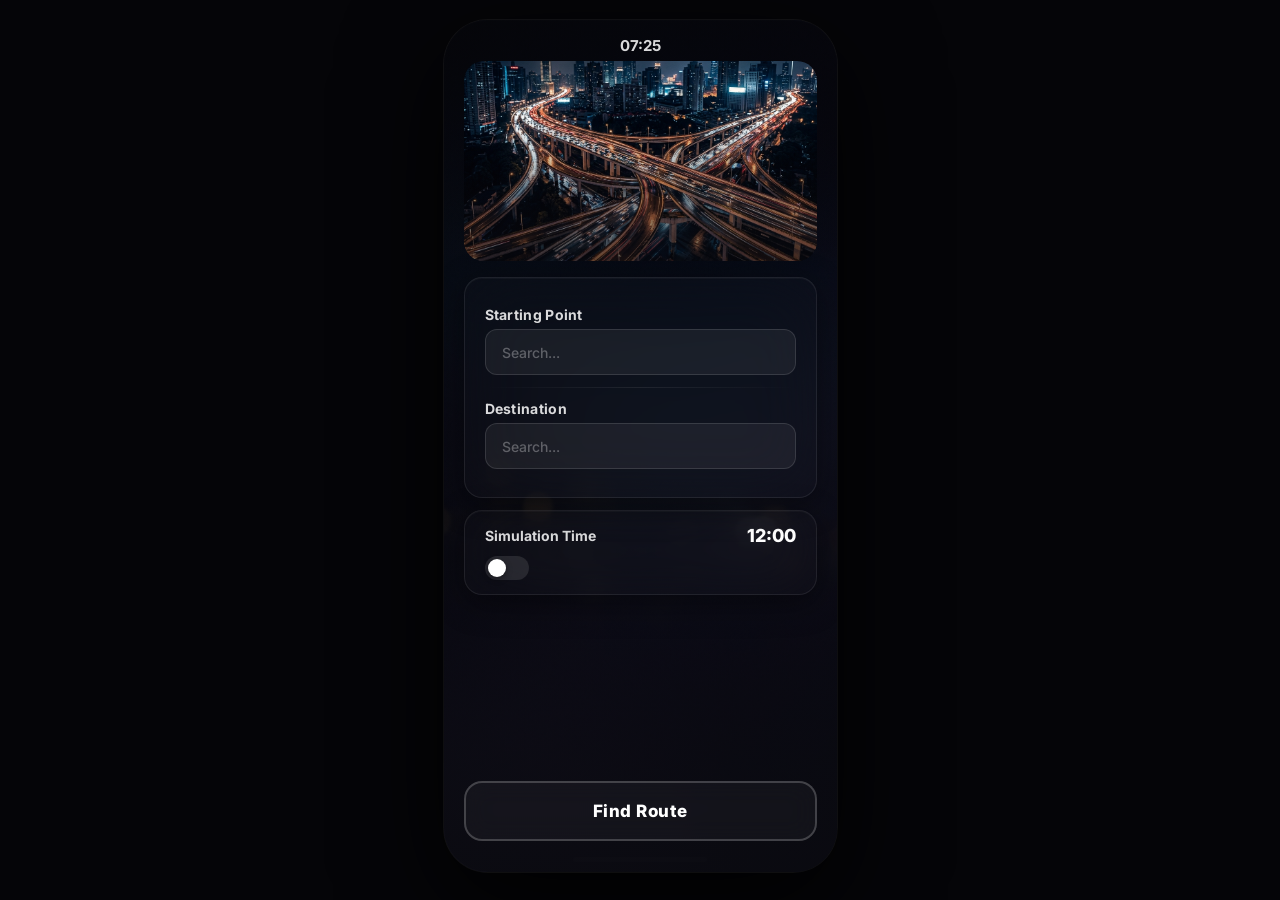
==== commit 8c9321fb: "Feat & Fix: UI optimizations and destinationId integration for AI direction filtering Fixed: AI crow" ====
--- a/transit-core-service-main/frontend/index.html
+++ b/transit-core-service-main/frontend/index.html
@@ -22,12 +22,7 @@
             <span id="statusTime">12:00</span>
         </div>
 
-        <!-- Weather Chip -->
-        <div class="weather-chip-row">
-            <div class="weather-chip">
-                <span>🌧️ Rain: 80%</span>
-            </div>
-        </div>
+
 
         <!-- Hero Image -->
         <section class="hero-section">
@@ -68,10 +63,6 @@
                 <span class="sim-time-display" id="simTimeDisplay">12:00</span>
             </div>
             <div class="sim-controls" id="simControls" style="display:none;">
-                <label class="sim-toggle-wrapper">
-                    <input type="checkbox" id="simToggle">
-                    <span class="sim-toggle-slider"></span>
-                </label>
                 <input type="range" id="simTimeSlider" class="sim-slider" min="360" max="1439" value="720" step="15">
             </div>
             <div class="sim-toggle-row">
